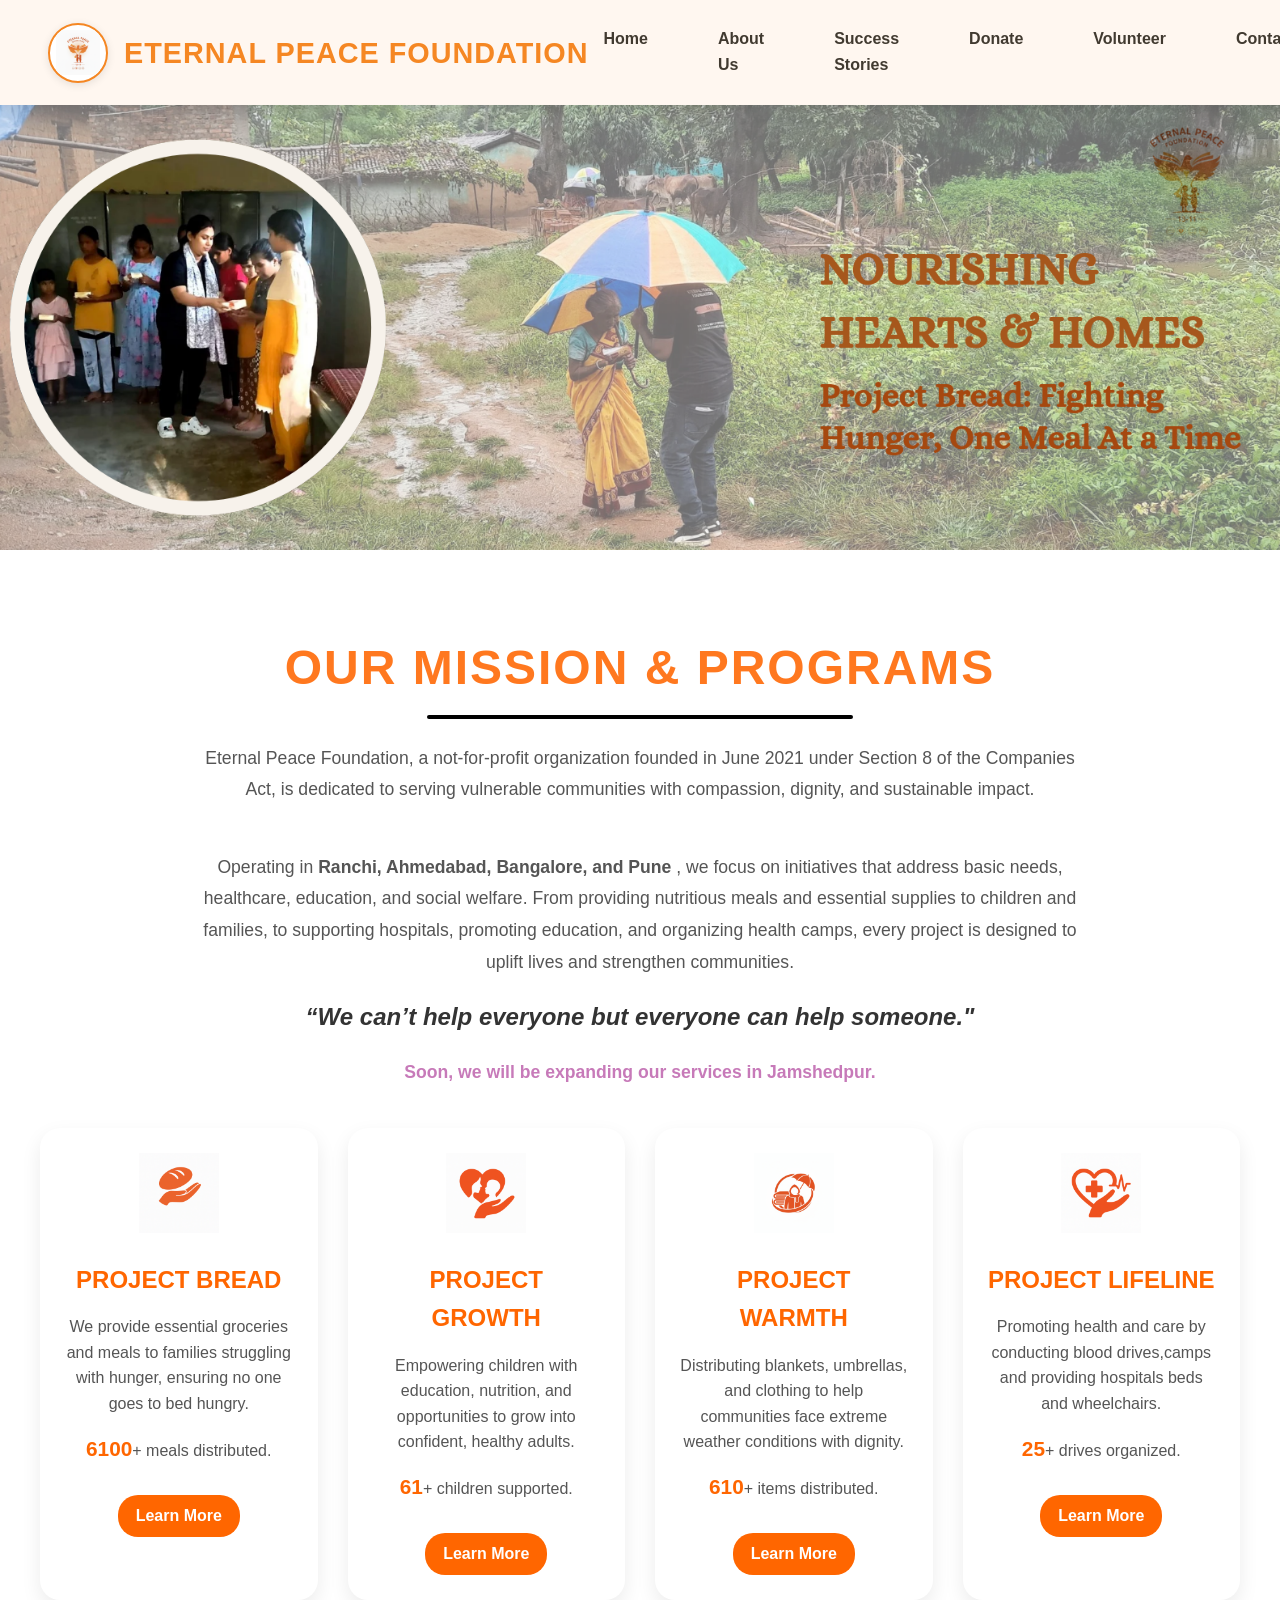
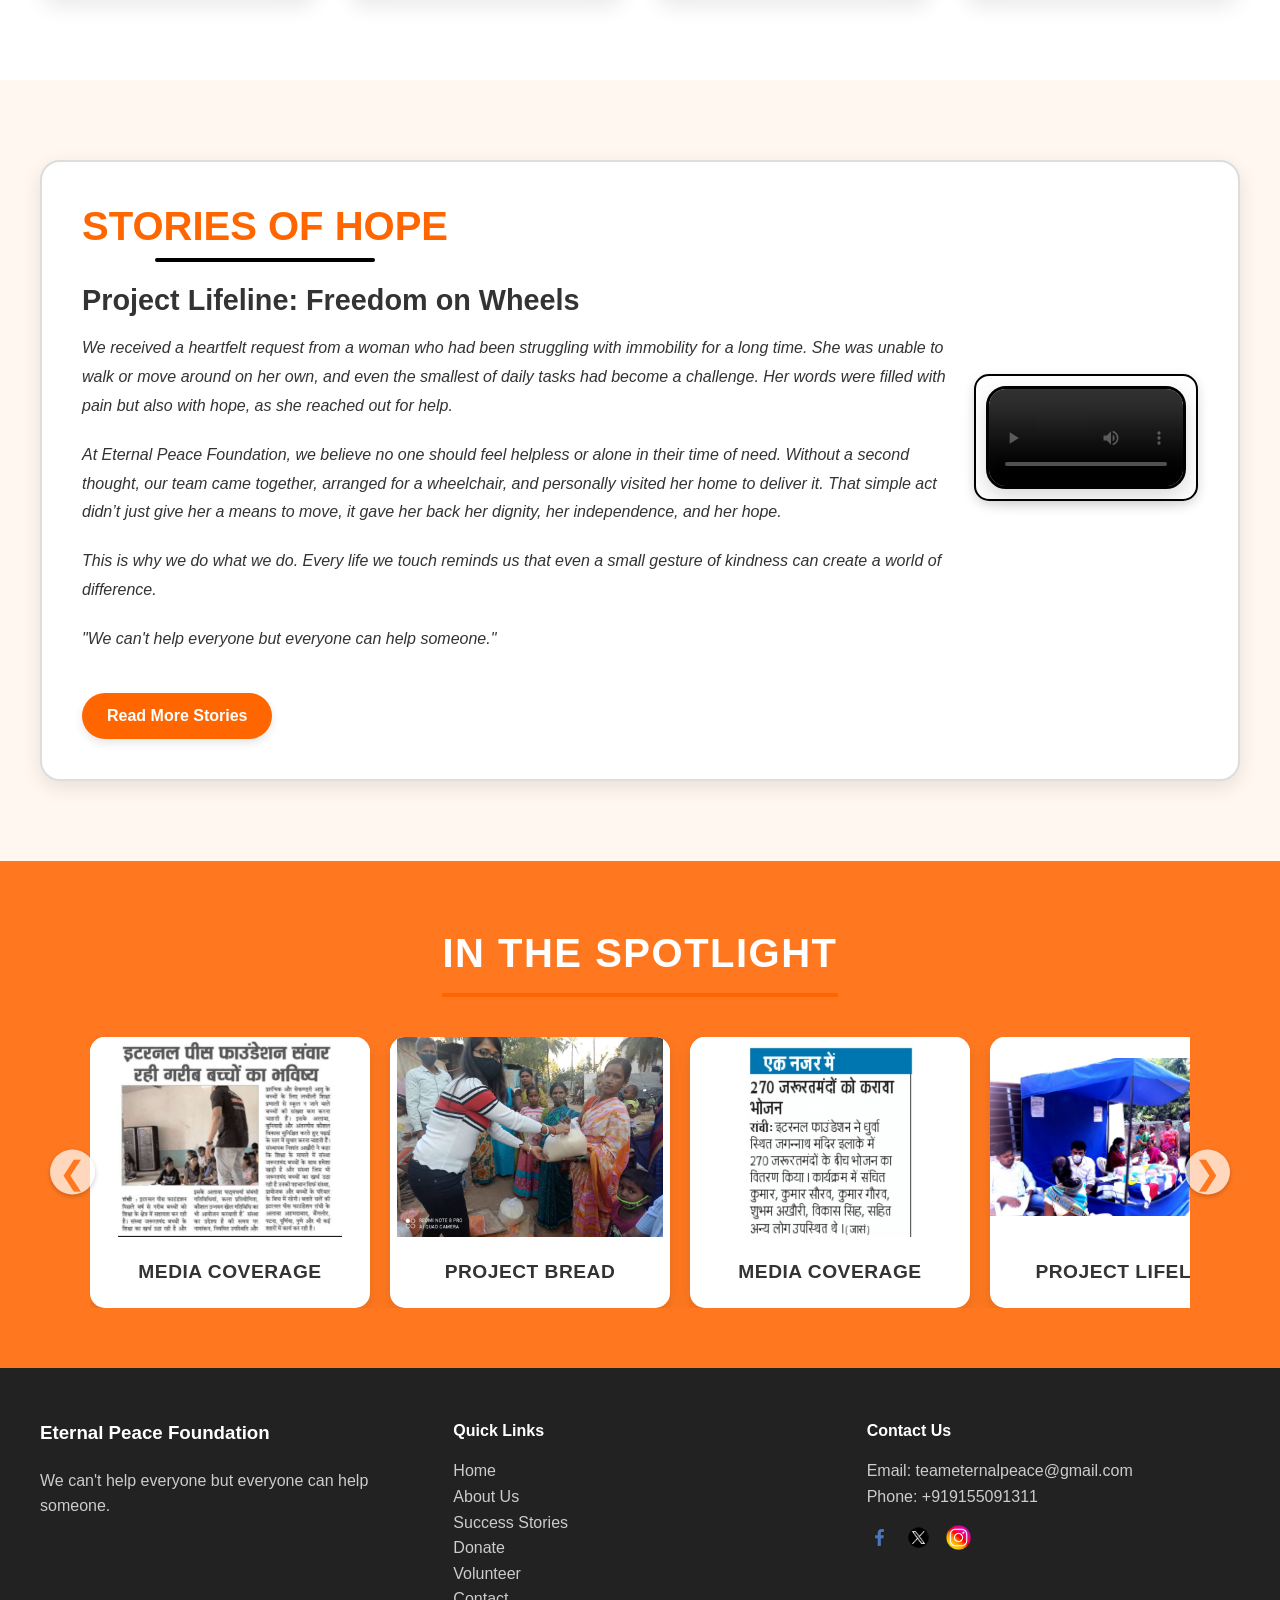
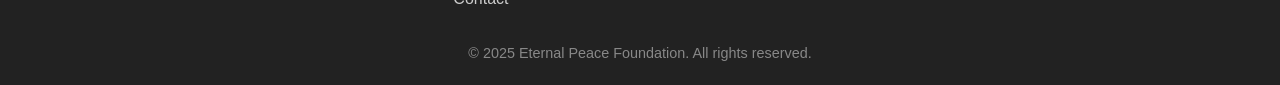
==== index.html @ dbd58bd3 "Added JSR" ====
<!DOCTYPE html>
<html lang="en">
<head>
    <meta charset="UTF-8">
    <meta name="viewport" content="width=device-width, initial-scale=1.0">
    <title>Eternal Peace Foundation</title>
    <link rel="stylesheet" href="style.css">
</head>
<body>

    <header>
        <nav class="navbar">
            <div class="logo">
                <a href="index.html" class="logo-link">
                    <div class="logo-box">
                        <img src="images/logo2.png" alt="Eternal Peace Foundation Logo" class="logo-img">
                    </div>
                    <span class="logo-text">ETERNAL PEACE FOUNDATION</span>
                </a>
            </div>

            <ul class="nav-links" id="navLinks">
                <li><a href="index.html">Home</a></li>
                <li><a href="events.html" target="_blank">About Us</a></li>
                <li><a href="stories.html" target="_blank">Success Stories</a></li>
                <li><a href="maintenance.html" target="_blank">Donate</a></li>
                <li><a href="https://docs.google.com/forms/d/1t49hPEms-Vg839bwBHzt-X04ftevtZtJw11gyH9KPRw/viewform?fbclid=PAZXh0bgNhZW0CMTEAAac6UifcePBvD3MSPhCnPdgxIa8WhVpzW9lL8yfyaOSXHSESJmH7k44xcTSQ-g_aem_Z7giIB02QEuF96WkFkfzjA&edit_requested=true" target="_blank">Volunteer</a></li>
                <li><a href="#contact-us">Contact</a></li>
            </ul>
            <div class="hamburger" id="hamburger">☰</div>
        </nav>
    </header>

    <section class=" desktop-banner">
        <div class="banner-slider">
            <img src="images/500.png" alt="Children being fed during event.">
            <img src="images/401.png" alt="Helping hand for the needy.">
            <img src="images/500.png" alt="Children being fed during event.">
        </div>
    </section>

   <!-- Mobile Banner (Pure CSS Slider) -->
<section class="banner mobile-banner">
  <div class="mobile-slider">
    <div class="mobile-slide-track">
      <div class="mobile-slide">
        <img src="images/600.png" alt="Helping community" class="mobile-banner-img">
      </div>
      </div>
    </div>
  </div>
</section>


    

    <section id="programs" class="info-cards-section">
        <h3 class="programs-header">Our Mission & Programs</h3>
        <div class="programs-text-container">
            <p> <span class="highlight">Eternal Peace Foundation</span>, a not-for-profit organization founded in June 2021 under Section 8 of the Companies Act, is dedicated to serving vulnerable communities with compassion, dignity, and sustainable impact.</p>  
            <p>Operating in <strong>Ranchi, Ahmedabad, Bangalore, and Pune </strong>, we focus on initiatives that address basic needs, healthcare, education, and social welfare. From providing nutritious meals and essential supplies to children and families, to supporting hospitals, promoting education, and organizing health camps, every project is designed to uplift lives and strengthen communities.</p>
            <h2 class="programs-quote">“We can’t help everyone but everyone can help someone."</h2>
                <p style="font-style: normal; margin-top: 20px; color: #c77ab9; font-weight: bold; text-align: center;">Soon, we will be expanding our services in Jamshedpur.</p>


        </div>
        <div class="info-cards">
            <div class="card">
                <img src="images/c1.png" alt="Project Bread Icon" class="card-icon">
                <h3>PROJECT BREAD</h3>
                <p>We provide essential groceries and meals to families struggling with hunger, ensuring no one goes to bed hungry.</p>
                <p><span class="counter" data-target="10000">0</span>+ meals distributed.</p>
                <a href="events.html#project-bread" class="card-button">Learn More</a>
            </div>

            <div class="card">
                <img src="images/n1.png" alt="Education Icon" class="card-icon">
                <h3>PROJECT GROWTH</h3>
                <p>Empowering children with education, nutrition, and opportunities to grow into confident, healthy adults.</p>
                <p><span class="counter" data-target="100">0</span>+ children supported.</p>
                <a href="events.html#project-growth" class="card-button">Learn More</a>
            </div>

            <div class="card">
                <img src="images/u11.png" alt="Community Icon" class="card-icon">
                <h3>PROJECT WARMTH</h3>
                <p>Distributing blankets, umbrellas, and clothing to help communities face extreme weather conditions with dignity.</p>
                <p><span class="counter" data-target="1000">0</span>+ items distributed.</p>
                <a href="events.html#project-warmth" class="card-button">Learn More</a>
            </div>

            <div class="card">
                <img src="images/1n.png" alt="Community Icon" class="card-icon">
                <h3>PROJECT LIFELINE</h3>
                <p>Promoting health and care by conducting blood drives,camps and providing hospitals beds and wheelchairs.</p>
                <p><span class="counter" data-target="25">0</span>+ drives organized.</p>
                <a href="events.html#project-lifeline" class="card-button">Learn More</a>
            </div>
        </div>
    </section>

    <section class="success-stories">
    <div class="success-box">
        <div class="success-container">
            <div class="success-text">
                <h2>STORIES OF HOPE</h2>
                <h3>Project Lifeline: Freedom on Wheels</h3>
                <p>
                    We received a heartfelt request from a woman who had been struggling with immobility for a long time. 
                    She was unable to walk or move around on her own, and even the smallest of daily tasks had become a challenge. 
                    Her words were filled with pain but also with hope, as she reached out for help.
                </p>
                <p>
                    At Eternal Peace Foundation, we believe no one should feel helpless or alone in their time of need. 
                    Without a second thought, our team came together, arranged for a wheelchair, and personally visited her home to deliver it. 
                    That simple act didn’t just give her a means to move, it gave her back her dignity, her independence, and her hope.
                </p>
                <p>
                    This is why we do what we do. Every life we touch reminds us that even a small gesture of kindness 
                    can create a world of difference.
                </p>
                <p>"We can't help everyone but everyone can help someone."</p>
            </div>
            <div class="success-video">
                <video controls playsinline>
                    <source src="images/story2.mp4" type="video/mp4">
                    Your browser does not support the video tag.
                </video>
            </div>
        </div>
        <div class="btn-more-container">
            <a href="stories.html" class="btn-more">Read More Stories</a>
        </div>
    </div>
</section>
    <section class="stories">
        <h2>IN THE SPOTLIGHT</h2>
        <div class="story-carousel-wrapper">
            <button class="arrow left-arrow">&#10094;</button>
            <div class="story-carousel">
                <div class="story-box">
                    <div class="story-media">
                        <img src="images/nps2.jpg" alt="Story 5" class="story-thumb">
                    </div>
                    <p class="story-caption">Media Coverage</p>
                </div>
                <div class="story-box">
                    <div class="story-media">
                        <img src="images/blr1.jpg" alt="Story 1" class="story-thumb">
                    </div>
                    <p class="story-caption">Project Bread</p>
                </div>
                <div class="story-box">
                    <div class="story-media">
                        <img src="images/nps12 (3).jpg" alt="Story 5" class="story-thumb">
                    </div>
                    <p class="story-caption">Media Coverage</p>
                </div>

                <div class="story-box">
                    <div class="story-media">
                        <img src="images/evpl1.jpg" alt="Story 2" class="story-thumb">
                    </div>
                    <p class="story-caption">Project Lifeline</p>
                </div>
                <div class="story-box">
                    <div class="story-media">
                        <img src="images/nps12 (1).jpg" alt="Story 5" class="story-thumb">
                    </div>
                    <p class="story-caption">Media Coverage</p>
                </div>
                <div class="story-box">
                    <div class="story-media">
                        <img src="images/bread (6).jpg" alt="Story 1" class="story-thumb">
                    </div>
                    <p class="story-caption">Project Bread</p>
                </div>
                <div class="story-box">
                    <div class="story-media">
                        <img src="images/nps12 (4).jpg" alt="Story 5" class="story-thumb">
                    </div>
                    <p class="story-caption">Media Coverage</p>
                </div>
                <div class="story-box">
                    <div class="story-media">
                        <img src="images/blpp.jpg" alt="Story 2" class="story-thumb">
                    </div>
                    <p class="story-caption">Project Lifeline</p>
                </div>
                <div class="story-box">
                    <div class="story-media">
                        <img src="images/b3.jpg" alt="Story 5" class="story-thumb">
                    </div>
                    <p class="story-caption">Project Warmth</p>
                </div>

                <div class="story-box">
                    <div class="story-media">
                        <img src="images/education.jpg" alt="Story 3" class="story-thumb">
                    </div>
                    <p class="story-caption">Project Growth</p>
                </div>

                <div class="story-box">
                    <div class="story-media">
                        <img src="images/1np.jpg" alt="Story 5" class="story-thumb">
                    </div>
                    <p class="story-caption">Media Coverage</p>
                </div>
                <div class="story-box">
                    <div class="story-media">
                        <img src="images/pb4.jpg" alt="Story 5" class="story-thumb">
                    </div>
                    <p class="story-caption">Project Bread</p>
                </div>
                <div class="story-box">
                    <div class="story-media">
                        <img src="images/npt2.jpg" alt="Story 5" class="story-thumb">
                    </div>
                    <p class="story-caption">Media Coverage</p>
                </div>


                <div class="story-box">
                    <div class="story-media">
                        <img src="images/bla1.jpg" alt="Story 5" class="story-thumb">
                    </div>
                    <p class="story-caption">Project Warmth</p>
                </div>
                <div class="story-box">
                    <div class="story-media">
                        <img src="images/nsp3.jpg" alt="Story 5" class="story-thumb">
                    </div>
                    <p class="story-caption">Media Coverage</p>
                </div>
                <div class="story-box">
                    <div class="story-media">
                        <img src="images/bread (7).jpg" alt="Story 1" class="story-thumb">
                    </div>
                    <p class="story-caption">Project Bread</p>
                </div>
            </div>
            <button class="arrow right-arrow">&#10095;</button>
        </div>
    </section>



    <footer class="footer">
        <div class="footer-container">
            <div class="footer-about">
                <h3>Eternal Peace Foundation</h3>
                <p>We can't help everyone but everyone can help someone.</p>
            </div>
            <div class="footer-links">
                <h4>Quick Links</h4>
                <ul>
                    <li><a href="index.html">Home</a></li>
                    <li><a href="events.html" target="_blank">About Us</a></li>
                    <li><a href="stories.html"target="_blank">Success Stories</a></li>
                    <li><a href="maintenance.html" target="_blank">Donate</a></li>
                    <li><a href="https://docs.google.com/forms/d/1t49hPEms-Vg839bwBHzt-X04ftevtZtJw11gyH9KPRw/viewform?fbclid=PAZXh0bgNhZW0CMTEAAac6UifcePBvD3MSPhCnPdgxIa8WhVpzW9lL8yfyaOSXHSESJmH7k44xcTSQ-g_aem_Z7giIB02QEuF96WkFkfzjA&edit_requested=true" target="_blank">Volunteer</a></li>
                    <li><a href="#contact-us">Contact</a></li>
                </ul>
            </div>
            <div class="footer-contact" id="contact-us">
                <h4>Contact Us</h4>
                <p>Email: teameternalpeace@gmail.com</p>
                <p>Phone: +919155091311</p>
                <div class="social-icons">
                    <a href="https://www.facebook.com/eternalpeacefoundation/" target="_blank"><img src="images/facebook.png" alt="Facebook"></a>
                    <a href="#"><img src="images/twitter.png" alt="Twitter"></a>
                    <a href="https://www.instagram.com/eternalpeacefoundation/" target="_blank"><img src="images/instagram.png" alt="Instagram"></a>
                </div>
            </div>
        </div>
        <div class="footer-bottom">
            &copy; 2025 Eternal Peace Foundation. All rights reserved.
        </div>
    </footer>

    <div id="event-popup" class="popup-overlay">
        <div class="popup-content">
            <span class="close-btn">&times;</span>
            <div class="popup-message">
                <h2>Upcoming Event</h2>
                <p>Upcoming event is on <span id="event-date">**Date**</span> at <span id="event-venue">**Venue**</span>.</p>
                <p>Join us!</p>
                <a href="https://docs.google.com/forms/d/1t49hPEms-Vg839bwBHzt-X04ftevtZtJw11gyH9KPRw/viewform?fbclid=PAZXh0bgNhZW0CMTEAAac6UifcePBvD3MSPhCnPdgxIa8WhVpzW9lL8yfyaOSXHSESJmH7k44xcTSQ-g_aem_Z7giIB02QEuF96WkFkfzjA&edit_requested=true" target="_blank" class="btn primary volunteer-link">Volunteer Link</a>
            </div>
        </div>
    </div>

    <script>
        // Navbar scroll effect
        window.addEventListener("scroll", () => {
            document.querySelector(".navbar").classList.toggle("scrolled", window.scrollY > 50);
        });

        // Mobile hamburger
        const hamburger = document.getElementById("hamburger");
        const navLinks = document.getElementById("navLinks");
        hamburger.addEventListener("click", () => {
            navLinks.classList.toggle("active");
        });

        // Smooth scroll for Programs link
        document.querySelectorAll('a[href^="#"]').forEach(anchor => {
            anchor.addEventListener("click", function(e) {
                e.preventDefault();
                const target = document.querySelector(this.getAttribute("href"));
                target.scrollIntoView({ behavior: "smooth", block: "start" });
                navLinks.classList.remove("active");
            });
        });

        // Slider
        let slideIndex = 0;
        const slides = document.querySelectorAll(".slide");
        const dotsContainer = document.getElementById("dots");

        slides.forEach((_, i) => {
            const dot = document.createElement("span");
            dot.classList.add("dot");
            if (i === 0) dot.classList.add("active");
            dot.addEventListener("click", () => showSlide(i));
            dotsContainer.appendChild(dot);
        });
        const dots = document.querySelectorAll(".dot");

        function showSlide(n) {
            slides.forEach((s, i) => {
                s.classList.remove("active");
                dots[i].classList.remove("active");
            });
            slides[n].classList.add("active");
            dots[n].classList.add("active");
            slideIndex = n;
        }
        function autoSlide() {
            slideIndex = (slideIndex + 1) % slides.length;
            showSlide(slideIndex);
        }
        setInterval(autoSlide, 3000);

        // Counter animation
        const counters = document.querySelectorAll(".counter");
        counters.forEach(counter => {
            const updateCount = () => {
                const target = +counter.getAttribute("data-target");
                const count = +counter.innerText;
                const inc = target / 100;
                if (count < target) {
                    counter.innerText = Math.ceil(count + inc);
                    setTimeout(updateCount, 40);
                } else {
                    counter.innerText = target;
                }
            };
            updateCount();
        });

        // Stories carousel arrows + video hover
        const storyCarousel = document.querySelector('.story-carousel');
        const leftArrow = document.querySelector('.left-arrow');
        const rightArrow = document.querySelector('.right-arrow');
        const storyBoxes = storyCarousel.querySelectorAll('.story-box');

        function getStoryBoxWidth() {
            const box = storyBoxes[0];
            const style = window.getComputedStyle(box);
            const margin = parseInt(style.marginRight) || 15;
            return box.offsetWidth + margin;
        }

        leftArrow.addEventListener('click', () => {
            storyCarousel.scrollBy({ left: -getStoryBoxWidth(), behavior: 'smooth' });
        });

        rightArrow.addEventListener('click', () => {
            storyCarousel.scrollBy({ left: getStoryBoxWidth(), behavior: 'smooth' });
        });

        storyBoxes.forEach(box => {
            const video = box.querySelector('video');
            const overlay = box.querySelector('.unmute-overlay');

            if (video.muted) overlay.style.display = 'block';

            box.addEventListener('mouseenter', () => {
                video.play().catch(err => console.log(err));
                video.style.transform = 'scale(1.05)';
            });

            box.addEventListener('mouseleave', () => {
                video.pause();
                video.currentTime = 0;
                video.style.transform = 'scale(1)';
            });

            overlay.addEventListener('click', () => {
                video.muted = false;
                overlay.style.display = 'none';
                video.play();
            });
        });

        // Sticky CTA (mobile)
        const stickyCta = document.getElementById('sticky-mobile-cta');
        const heroSection = document.querySelector('.hero');
        const isMobile = window.matchMedia("(max-width: 768px)").matches;

        window.addEventListener('scroll', () => {
            if (!isMobile) return;
            const heroBottom = heroSection.getBoundingClientRect().bottom;
            if (heroBottom <= 0) {
                stickyCta.classList.add('visible');
            } else {
                stickyCta.classList.remove('visible');
            }
        });

        // Pop-up
        function showPopup() {
            const popup = document.getElementById("event-popup");
            popup.style.display = "flex";
            setTimeout(() => popup.classList.add('active'), 10);
        }
        function hidePopup() {
            const popup = document.getElementById("event-popup");
            popup.classList.remove('active');
            setTimeout(() => popup.style.display = "none", 300);
        }
        const eventsLinks = document.querySelectorAll('a[href="#"]');
        eventsLinks.forEach(link => {
            if (link.textContent.trim() === 'Events') {
                link.addEventListener("click", function(e) {
                    e.preventDefault();
                    showPopup();
                });
            }
        });
        const closeBtn = document.querySelector('.close-btn');
        if (closeBtn) closeBtn.addEventListener("click", hidePopup);
        const popupOverlay = document.getElementById("event-popup");
        popupOverlay.addEventListener("click", function(e) {
            if (e.target === popupOverlay) hidePopup();
        });
    </script>
    <div class="sticky-cta">
    <a href="maintenance.html" target="_blank" class="cta-button donate-btn">Donate Now</a>
    <a href="https://docs.google.com/forms/d/1t49hPEms-Vg839bwBHzt-X04ftevtZtJw11gyH9KPRw/viewform?fbclid=PAZXh0bgNhZW0CMTEAAac6UifcePBvD3MSPhCnPdgxIa8WhVpzW9lL8yfyaOSXHSESJmH7k44xcTSQ-g_aem_Z7giIB02QEuF96WkFkfzjA&edit_requested=true" target="_blank" class="cta-button volunteer-btn">Volunteer</a>
</div>

<script>
document.addEventListener("DOMContentLoaded", function () {
    const carousel = document.querySelector(".story-carousel");
    const boxes = document.querySelectorAll(".story-box");
    const boxWidth = boxes[0].offsetWidth + 20; // card width + gap (20px in your CSS)
    const intervalTime = 3000; // 3 seconds

    let currentIndex = 0;
    let autoScroll = setInterval(moveCarousel, intervalTime);

    function moveCarousel() {
        currentIndex++;
        if (currentIndex >= boxes.length) {
            currentIndex = 0; // reset to start
        }
        carousel.scrollTo({
            left: currentIndex * boxWidth,
            behavior: "smooth"
        });
    }

    // Pause on hover
    carousel.addEventListener("mouseover", () => clearInterval(autoScroll));
    carousel.addEventListener("mouseout", () => {
        autoScroll = setInterval(moveCarousel, intervalTime);
    });
});
</script>

</body>
</html>
---- style.css ----
/* Reset */
* {
    margin: 0;
    padding: 0;
    box-sizing: border-box;
    font-family: 'Segoe UI', Arial, sans-serif;
}

/* --- Global Styles for Consistency --- */
body {
    margin: 0;
    font-family: 'Segoe UI', Tahoma, Geneva, Verdana, sans-serif;
    line-height: 1.6;
}

/* --- Refined Navbar --- */
.navbar {
    display: flex;
    justify-content: space-between;
    align-items: center;
    padding: 1rem 3rem;
    background: #fff7f0;
    color: #fff;

    /* The following lines make the navbar sticky */
    position: fixed;
    top: 0;
    width: 100%;

    z-index: 9999; /* Ensures it stays on top of other content */
    box-shadow: 0 4px 15px rgba(0, 0, 0, 0.1);
    transition: background 0.3s ease, box-shadow 0.3s ease;
}

/* --- Logo Section --- */
.logo {
    flex-shrink: 0;
}

.logo-link {
    display: flex;
    align-items: center;
    text-decoration: none;
    color: inherit;
    gap: 1rem;
}

.logo-box {
    width: 60px;
    height: 60px;
    background-color: #fff;
    border-radius: 50%;
    display: flex;
    align-items: center;
    justify-content: center;
    box-shadow: 0 2px 8px rgba(0, 0, 0, 0.1);
    overflow: hidden;
    border: 2px solid #F58723;
}

.logo-img {
    max-width: 80%;
    max-height: 80%;
    object-fit: contain;
}

.logo-text {
    font-size: 1.8rem;
    font-weight: 700;
    letter-spacing: 1px;
    text-transform: uppercase;
    color:#F58723;
    white-space: nowrap;
}

/* --- Navigation Links --- */
.nav-links {
    list-style: none;
    display: flex;
    gap: 2.5rem;
    margin: 0;
    padding: 0;
}

.nav-links li a {
    /* Basic Link Styling */
    color: #413a30; /* Use a darker color for better contrast */
    text-decoration: none;
    font-weight: 600; /* Bolder for better readability */
    position: relative;
    padding: 10px 15px;
    display: block;

    /* Add a subtle underline for an interactive feel */
    border-bottom: 2px solid transparent; 
    transition: all 0.3s ease-in-out;
}

/* Hover and Active State */
.nav-links li a:hover,
.nav-links li a.active {
    color: #F58723; /* Change text color to orange on hover/active */
    border-bottom: 2px solid #F58723; /* The orange underline appears */
}

/* Style for the "Donate" button */
.nav-links li a.donate-btn {
    background-color: #F58723; /* Solid orange background */
    color: #FFFFFF; /* White text for contrast */
    padding: 10px 20px;
    border-radius: 5px; /* Adds rounded corners */
    font-weight: 700; /* Extra bold for emphasis */
    border-bottom: none; /* Removes the underline from the button */
    transition: background-color 0.3s ease;
}

/* Hover state for the button */
.nav-links li a.donate-btn:hover {
    background-color: #E65C00; /* A slightly darker orange on hover */
    color: #8e2a2a;
}
.nav-links li a::after {
    content: '';
    position: absolute;
    width: 0;
    height: 2px;
    bottom: 0;
    left: 50%;
    transform: translateX(-50%);
    background-color: #F58723;
    transition: width 0.3s ease;
}

.nav-links li a:hover {
    color: #e38902;
}

.nav-links li a:hover::after {
    width: 80%;
}

/* --- Global Styles for Consistency --- */
body {
    margin: 0;
    font-family: 'Segoe UI', Tahoma, Geneva, Verdana, sans-serif;
    line-height: 1.6;
}

/* --- Refined Navbar --- */
.navbar {
    display: flex;
    justify-content: space-between;
    align-items: center;
    padding: 1rem 3rem;
    background: #fff7f0;
    color: #fff;
    position: sticky;
    top: 0;
    z-index: 9999;
    box-shadow: 0 4px 15px rgba(0, 0, 0, 0.1);
    transition: background 0.3s ease, box-shadow 0.3s ease;
}

/* --- Logo Section --- */
.logo {
    flex-shrink: 0;
}

.logo-link {
    display: flex;
    align-items: center;
    text-decoration: none;
    color: inherit;
    gap: 1rem;
}

.logo-box {
    width: 60px;
    height: 60px;
    background-color: #fff;
    border-radius: 50%;
    display: flex;
    align-items: center;
    justify-content: center;
    box-shadow: 0 2px 8px rgba(0, 0, 0, 0.1);
    overflow: hidden;
    border: 2px solid #F58723;
}

.logo-img {
    max-width: 80%;
    max-height: 80%;
    object-fit: contain;
}

.logo-text {
    font-size: 1.8rem;
    font-weight: 700;
    letter-spacing: 1px;
    text-transform: uppercase;
    color:#F58723;
    white-space: nowrap;
}

/* --- Navigation Links --- */
.nav-links {
    list-style: none;
    display: flex;
    gap: 2.5rem;
    margin: 0;
    padding: 0;
}

.nav-links li a {
    /* Basic Link Styling */
    color: #413a30; /* Use a darker color for better contrast */
    text-decoration: none;
    font-weight: 600; /* Bolder for better readability */
    position: relative;
    padding: 10px 15px;
    display: block;

    /* Add a subtle underline for an interactive feel */
    border-bottom: 2px solid transparent; 
    transition: all 0.3s ease-in-out;
}

/* Hover and Active State */
.nav-links li a:hover,
.nav-links li a.active {
    color: #F58723; /* Change text color to orange on hover/active */
    border-bottom: 2px solid #F58723; /* The orange underline appears */
}

/* Style for the "Donate" button */
.nav-links li a.donate-btn {
    background-color: #F58723; /* Solid orange background */
    color: #FFFFFF; /* White text for contrast */
    padding: 10px 20px;
    border-radius: 5px; /* Adds rounded corners */
    font-weight: 700; /* Extra bold for emphasis */
    border-bottom: none; /* Removes the underline from the button */
    transition: background-color 0.3s ease;
}

/* Hover state for the button */
.nav-links li a.donate-btn:hover {
    background-color: #E65C00; /* A slightly darker orange on hover */
    color: #8e2a2a;
}
.nav-links li a::after {
    content: '';
    position: absolute;
    width: 0;
    height: 2px;
    bottom: 0;
    left: 50%;
    transform: translateX(-50%);
    background-color: #F58723;
    transition: width 0.3s ease;
}

.nav-links li a:hover {
    color: #e38902;
}

.nav-links li a:hover::after {
    width: 80%;
}

/* --- Hamburger Menu (Mobile) --- */
.hamburger {
    display: none;
    font-size: 2rem;
    cursor: pointer;
    z-index: 1001;
    color: #F58723;
}

/* --- Responsive Layout for Mobile --- */
@media (max-width: 992px) {
    .navbar {
        padding: 1rem 2rem;
    }

    .nav-links {
        position: absolute;
        top: 100%;
        right: 0;
        background-color: #FF6600;
        flex-direction: column;
        width: 250px;
        height: auto;
        padding: 1rem;
        gap: 1rem;
        border-radius: 10px;
        box-shadow: 0 4px 15px rgba(0, 0, 0, 0.2);
        transform: translateX(100%);
        transition: transform 0.3s ease-in-out;
    }
    
    .nav-links.active {
        transform: translateX(0);
    }
    
    .nav-links li a {
        font-size: 1.2rem;
        padding: 15px;
        color: #fff; /* White text for better contrast */
        border-bottom: none;
        width: 100%;
        text-align: left; /* Align text to the left */
        border-radius: 5px;
        transition: background-color 0.2s ease;
    }

    .nav-links li a:hover {
        background-color: rgba(255, 255, 255, 0.1);
    }
    
    .nav-links li a.donate-btn {
        width: auto;
    }

    .hamburger {
        display: block;
        margin-right: 1rem; /* Add some space to the right */
    }
    
    .logo-text {
        font-size: 1.5rem;
    }
}

@media (max-width: 576px) {
    .logo-text {
        display: none;
    }
    .logo-box {
        width: 45px;
        height: 45px;
    }
    .navbar {
        padding: 1rem;
    }
}


/* --- New section styles --- */

/* Add this to your existing CSS for the main content sections */

/* --- Hero Section --- */
.hero {
  display: flex;
  align-items: center;
  justify-content: space-between;
  padding: 80px 40px;
  background-color: #f7f7f7;
  color: #333;
  flex-wrap: wrap; /* Already exists, good! */
}

/* Add flex-basis to the content and slider wrappers */
.hero-content {
  flex: 1 1 500px; /* New: flex-basis of 500px. It will shrink, grow, but won't wrap until it's smaller than this. */
  padding-right: 40px;
  z-index: 2;
}

.hero-slider-wrapper {
  flex: 1 1 400px; /* New: flex-basis of 400px. Content and slider will now stack properly when the total width is less than 900px (500 + 400) */
  max-width: 500px;
  position: relative;
}

/* --- Responsive Layout for Mobile --- */
@media (max-width: 992px) {
  /* Keep your existing rules here for the hamburger menu */
  .navbar {
    padding: 1rem 2rem;
  }
  /* ... etc. */
}

@media (max-width: 768px) {
  /* Add this new media query to adjust for tablet/mobile views */
  .hero-content,
  .hero-slider-wrapper {
    flex-basis: 100%; /* Now they will always stack vertically on screens smaller than 768px */
    padding-right: 0;
  }
  .hero-content h1 {
    font-size: 2.5rem; /* Make heading smaller */
  }
  .hero-content h2 {
    font-size: 1.5rem; /* Make subheading smaller */
  }
  .hero-slider-wrapper {
    margin-top: 30px; /* Add space between text and slider */
  }
}
.mobile-banner {
  position: relative;
  overflow: hidden;
  width: 100%;
  max-width: 600px; /* optional */
  margin: auto;
  border-radius: 10px;
}

.slider {
  width: 100%;
  height: auto;
  overflow: hidden;
}

.slide-track {
  display: flex;
  width: 200%; /* 2 images */
  animation: slide 6s infinite; /* auto animation */
}

.slide {
  width: 100%;
  flex-shrink: 0;
}

.mobile-banner-img {
  width: 100%;
  display: block;
  border-radius: 10px;
}

/* Keyframes for sliding */
@keyframes slide {
  0%   { transform: translateX(0); }
  45%  { transform: translateX(0); }
  55%  { transform: translateX(-100%); }
  100% { transform: translateX(-100%); }
}



/* Programs */

.info-cards-section {
    padding: 80px 40px;
    background: #fff;
    text-align: center;
}

.programs-header {
    font-family: 'Poppins', sans-serif;
    font-weight: 700;
    text-align: center;
    color: #ff781f;   /* dark orange */
    letter-spacing: 2px;
    text-transform: uppercase;
    margin-bottom: 1.5rem;
    font-size: clamp(1.2rem, 2vw + 0.8rem, 3.5rem); /* smaller min for mobile */
    position: relative;
    display: inline-block;
}

/* Black underline */
.programs-header::after {
    content: "";
    display: block;
    width: 60%;
    height: 4px;
    background: #000;   /* black underline */
    margin: 0.5rem auto 0;
    border-radius: 2px;
}



/* Bigger size for desktop */
@media (min-width: 1024px) {
    .programs-header {
        font-size: 3rem;  /* larger heading on desktop */
    }
}

/* Even bigger for very large screens */
@media (min-width: 1440px) {
    .programs-header {
        font-size: 3.5rem;
    }
}

.programs-text-container {
    max-width: 900px;
    margin: 0 auto 40px;
}

.programs-text-container p {
    font-size: 1.1rem;
    line-height: 1.8;
    color: #555;
    margin-bottom: 20px;
}

.programs-quote {
    font-size: 1.5rem;
    font-weight: 600;
    font-style: italic;
    color: #333;
    max-width: 800px;
    margin: 0 auto;
}

.info-cards {
    display: grid;
    grid-template-columns: repeat(auto-fit, minmax(250px, 1fr));
    gap: 30px;
}

.card {
    background: #fff;
    border-radius: 20px;
    padding: 25px;
    box-shadow: 0 8px 20px rgba(0, 0, 0, 0.08);
    transition: transform .3s;
}

.card:hover {
    transform: translateY(-10px);
}

.card-icon {
    width: 80px;
    height: 80px;
    margin-bottom: 20px;
}

.card h3 {
    font-size: 1.5rem;
    color: #ff6600;
    margin-bottom: 15px;
}

.card p {
    font-size: 1rem;
    color: #555;
    margin-bottom: 15px;
}

.counter {
    color: #ff6600;
    font-weight: bold;
    font-size: 1.3rem;
}

/* New Style for "Learn More" Button in Cards */
.card-button {
    display: inline-block;
    padding: 8px 18px;
    border-radius: 20px;
    font-weight: 600;
    text-decoration: none;
    background: #ff6600;
    color: #fff;
    transition: all 0.3s ease;
    margin-top: 15px;
}

.card-button:hover {
    background: #fff;
    color: #ff6600;
    border: 2px solid #ff6600;
}

/* Success Stories */
.success-stories {
    background: #fff7f0;
    padding: 80px 40px;
    display: flex;
    justify-content: center;
}

.success-box {
    background: #ffffff;
    border: 2px solid #ddd;
    border-radius: 20px;
    padding: 40px;
    max-width: 1200px;
    width: 100%;
    box-shadow: 0 6px 20px rgba(0, 0, 0, 0.1);
}

.success-container {
    display: flex;
    align-items: center;
    justify-content: center;
    gap: 20px;
    flex-wrap: wrap;
}

.success-text {
    flex: 1;
}

.success-text h2 {
    font-size: 2.5rem;
    color: #ff6600;
    margin-bottom: 20px;
    font-weight: 700;
    text-transform: uppercase;
    line-height: 1.2;
    position: relative;
    display: inline-block;
}

/* Black underline */
.success-text h2::after {
    content: "";
    display: block;
    width: 60%;
    height: 4px;
    background: #000;
    margin: 0.5rem auto 0;
    border-radius: 2px;
}

.success-text h3 {
    font-size: 1.8rem;
    margin-bottom: 15px;
    color: #333;
    font-weight: 600;
    line-height: 1.3;
}

.success-text p {
    font-size: 1.1rem;
    color: #555;
    line-height: 1.7;
}

/* 📱 Mobile adjustments */
@media (max-width: 768px) {
    .success-text {
        text-align: center;   /* center all text */
    }

    .success-text h2 {
        font-size: 1.6rem;
        display: inline-block; /* keeps underline neat */
    }

    .success-text h3 {
        font-size: 1.2rem;
    }

    .success-text p {
        font-size: 1rem;
    }
}



.success-text p {
    font-size: 1.1rem;
    color: #555;
    line-height: 1.7;
}

.success-video {
    background: #fff;
    padding: 10px;
    border: 2px solid #000;
    border-radius: 15px;
    box-shadow: 0 4px 12px rgba(0, 0, 0, 0.15);
    display: flex;
    justify-content: center;
    align-items: center;
    max-width: 320px;
    margin: auto;
    
}

.success-video video {
    width: 200%;
    max-width: 200px;
    border: 3px solid #000;
    border-radius: 20px;
    box-shadow: 0 8px 20px rgba(0, 0, 0, 0.15);
}

.success-stories {
    margin: 0;
}

/* Add a new style for the .btn-more button to center it */
.btn-more {
    display: inline-block;
    margin-top: 40px; /* Add space between the video and the button */
    padding: 15px 40px;
    background-color: #ff781f; /* A strong orange for the button */
    color: #fff;
    font-size: 1.2rem;
    font-weight: 600;
    text-decoration: none;
    border-radius: 50px;
    box-shadow: 0 4px 10px rgba(0, 0, 0, 0.1);
    transition: background-color 0.3s ease, transform 0.3s ease;
}

.btn-more:hover {
    background-color: #e56b1a; /* Darker orange on hover */
    transform: translateY(-2px);
}

/* Adjust the success container for mobile view */
@media (max-width: 768px) {
    .success-box {
        padding: 20px;
    }

    .success-container {
        flex-direction: column; /* Stacks text and video vertically on mobile */
    }

    .success-text {
        margin-bottom: 20px; /* Adds space below the text */
    }
    
    .success-video {
        width: 100%; /* Makes the video container full width on mobile */
        max-width: 100%;
    }

    .success-video video {
        width: 100%; /* Makes the video itself full width */
        max-width: 320px; /* Maintains a max-width for better display */
    }
    
    .btn-more {
        margin-top: 30px; /* Adjust spacing for mobile */
    }
}


/* ================= Carousel ================= */

/* "OUR IMPACTS" Section */
.stories {
    background-color: #ff781f; /* A vibrant orange background to match the image */
    padding: 60px 0;
    text-align: center;
}

.stories h2 {
    color: #fff; /* White text for the heading */
    font-size: 2.5em;
    font-weight: 700;
    margin-bottom: 40px;
    letter-spacing: 1.5px;
    text-transform: uppercase;
    display: inline-block;        /* Needed for border to match text width */
    border-bottom: 4px solid #ff6600; /* Orange underline */
    padding-bottom: 8px;          /* Space between text and underline */
}


.story-carousel-wrapper {
    position: relative;
    max-width: 1200px;
    margin: 0 auto;
    padding: 0 50px; /* Add some padding for the arrows */
}

.story-carousel {
    display: flex;
    overflow-x: auto; /* Enables horizontal scrolling */
    scroll-behavior: smooth;
    gap: 20px;
    -webkit-overflow-scrolling: touch; /* Improves scrolling on iOS */
    scrollbar-width: none; /* Hide scrollbar for Firefox */
}

/* Hide scrollbar for Chrome, Safari, and Opera */
.story-carousel::-webkit-scrollbar {
    display: none;
}

.story-box {
    flex-shrink: 0; /* Prevents items from shrinking */
    width: 280px; /* Set a fixed width for each box */
    background-color: #fff;
    border-radius: 15px;
    box-shadow: 0 8px 16px rgba(0, 0, 0, 0.1); /* Subtle shadow for depth */
    transition: transform 0.3s ease, box-shadow 0.3s ease;
    overflow: hidden; /* Ensures the image doesn't overflow the rounded corners */
    display: flex;
    flex-direction: column;
    justify-content: flex-end; /* Align caption to the bottom */
}

.story-box:hover {
    transform: translateY(-10px); /* Lift the card on hover */
    box-shadow: 0 12px 24px rgba(0, 0, 0, 0.2); /* More prominent shadow on hover */
}

.story-media {
    width: 100%;
    height: 200px; /* Consistent height for all images */
    overflow: hidden;
    position: relative;
    background-color: #fff; /* Added to fill empty space for 'contain' */
}

.story-thumb {
    width: 100%;
    height: 100%;
    object-fit: contain; /* Changed from 'cover' to 'contain' */
    object-position: center;
    transition: transform 0.3s ease;
}

.story-box:hover .story-thumb {
    transform: none; /* Disabled zoom effect to avoid cutting off content */
}

.story-caption {
    font-size: 1.2em;
    font-weight: 600;
    color: #333;
    text-align: center;
    padding: 20px 10px;
    text-transform: uppercase;
    letter-spacing: 0.5px;
}

/* Carousel navigation arrows */
.arrow {
    position: absolute;
    top: 50%;
    transform: translateY(-50%);
    background-color: rgba(255, 255, 255, 0.7);
    color: #ff781f;
    border: none;
    font-size: 2em;
    cursor: pointer;
    padding: 10px;
    border-radius: 50%;
    width: 45px;
    height: 45px;
    line-height: 1;
    display: flex;
    justify-content: center;
    align-items: center;
    z-index: 10;
    box-shadow: 0 2px 5px rgba(0, 0, 0, 0.2);
    transition: background-color 0.3s ease, transform 0.3s ease;
}

.arrow:hover {
    background-color: #fff;
    transform: translateY(-50%) scale(1.1);
}

.left-arrow {
    left: 10px;
}

.right-arrow {
    right: 10px;
}

/* Responsive design for smaller screens */
@media (max-width: 768px) {
    .stories h2 {
        font-size: 2em;
    }

    .story-carousel-wrapper {
        padding: 0 20px;
    }

    /* Update the carousel for mobile-centered view */
    .story-carousel {
        display: grid;
        grid-auto-flow: column;
        grid-auto-columns: 80%; /* Each card takes up 80% of the viewport width */
        gap: 20px;
        overflow-x: scroll;
        scroll-snap-type: x mandatory; /* Centers one card at a time */
    }

    .story-box {
        scroll-snap-align: center; /* Ensures the card snaps to the center */
        width: auto !important; /* Override the fixed width for mobile */
    }

    .arrow {
        display: none; /* Hide arrows on smaller screens for touch scrolling */
    }
}

/* Footer */
.footer {
    background: #222;
    color: #ccc;
    padding: 50px 40px 20px;
}

.footer-container {
    display: flex;
    justify-content: space-between;
    flex-wrap: wrap;
    gap: 40px;
}

.footer-about,
.footer-links,
.footer-contact {
    flex: 1;
    min-width: 200px;
}

.footer-about h3 {
    color: #fff;
    margin-bottom: 20px;
}

.footer-links h4,
.footer-contact h4 {
    color: #fff;
    margin-bottom: 15px;
}

.footer-links ul {
    list-style: none;
}

.footer-links a {
    color: #ccc;
    text-decoration: none;
}

.footer-links a:hover {
    text-decoration: underline;
}

.social-icons a img {
    width: 25px;
    margin-right: 10px;
}

.footer-bottom {
    text-align: center;
    margin-top: 30px;
    font-size: 0.9rem;
    color: #888;
}

/* Adds margin to the social icons in the footer */
.footer-contact .social-icons {
    margin-top: 15px;
}

/* --- Event Pop-up Styles --- */
.popup-overlay {
    display: none;
    position: fixed;
    z-index: 1000;
    left: 0;
    top: 0;
    width: 100%;
    height: 100%;
    background-color: rgba(0, 0, 0, 0.7);
    justify-content: center;
    align-items: center;
    opacity: 0;
    transition: opacity .3s ease-in-out;
}

.popup-overlay.active {
    display: flex;
    opacity: 1;
}

.popup-content {
    background: linear-gradient(135deg, #fff, #ffe0cc);
    padding: 3em;
    border-radius: 15px;
    max-width: 90%;
    width: 450px;
    text-align: center;
    position: relative;
    box-shadow: 0 8px 25px rgba(0, 0, 0, 0.3);
    transform: scale(.8);
    transition: transform .4s cubic-bezier(.2, .8, .2, 1);
    border: 2px solid #ff6600;
}

.popup-overlay.active .popup-content {
    transform: scale(1);
}

.popup-content h2 {
    color: #ff6600;
    font-size: 2.2em;
    margin: 0 0 .8em;
    font-weight: 700;
    text-shadow: 1px 1px 2px rgba(0, 0, 0, 0.1);
}

.popup-content p {
    margin: .8em 0;
    font-size: 1.2em;
    color: #444;
    line-height: 1.5;
}

.popup-content .volunteer-link {
    margin-top: 2em;
    display: inline-block;
    text-decoration: none;
    background-color: #ff6600;
    color: #fff;
    padding: 12px 25px;
    border-radius: 30px;
    font-size: 1.1em;
    font-weight: 600;
    transition: background-color .3s, transform .2s;
    box-shadow: 0 4px 10px rgba(255, 102, 0, .3);
}

.popup-content .volunteer-link:hover {
    background-color: #cc4d00;
    transform: translateY(-2px);
}

.close-btn {
    position: absolute;
    top: 15px;
    right: 20px;
    font-size: 2.5em;
    font-weight: bold;
    color: #999;
    cursor: pointer;
    transition: color .2s, transform .2s;
}

.close-btn:hover {
    color: #ff6600;
    transform: rotate(90deg);
}

/* Animations */
@keyframes gradientMove {
    0% {
        background-position: 0% 50%;
    }

    50% {
        background-position: 100% 50%;
    }

    100% {
        background-position: 0% 50%;
    }
}

/* Responsive Fixes */
@media (max-width: 768px) {
    .hero {
        flex-direction: column;
        padding: 40px 20px;
        text-align: center;
    }

    .hero-content {
        padding: 0;
        margin-bottom: 30px;
        text-align: left;
    }

    .hero-content h1 {
        font-size: 2.2rem;
        margin-bottom: 15px;
    }

    .hero-content h2 {
        font-size: 1.4rem;
        margin: 20px 0;
        text-align: center;
    }

    .hero-content p {
        font-size: 1rem;
        margin-bottom: 15px;
    }

    .btn-group {
        justify-content: center;
    }

    .btn {
        padding: 10px 20px;
        font-size: 0.9rem;
    }

    .hero-slider-wrapper {
        width: 100%;
        max-width: 100%;
    }

    .hero-slider {
        height: 250px;
    }

    .nav-links {
        position: fixed;
        top: 85px;
        right: 20px;
        background: rgba(255, 102, 0, 0.95);
        border-radius: 10px;
        flex-direction: column;
        width: 200px;
        padding: 20px;
        gap: 15px;
        display: none;
        box-shadow: 0 4px 15px rgba(0, 0, 0, 0.2);
        transition: transform .3s ease-in-out;
        transform: translateX(120%);
    }

    .nav-links.active {
        display: flex;
        transform: translateX(0);
    }

    .hamburger {
        display: block;
    }

    .info-cards {
        grid-template-columns: 1fr;
        padding: 40px 10px;
    }

    .card {
        max-width: 100%;
    }

    .story-carousel {
        gap: 35px;
        max-width: 100%;
    }

    .story-box {
        flex: 0 0 80%;
    }

    .arrow {
        display: none;
    }

    /* --- START OF CORRECTED STICKY CTA FOR MOBILE --- */
    #sticky-mobile-cta {
        /* This will be hidden by default on all screen sizes */
        display: none; 
    }
    
    /* This rule will only be applied on screens below 768px */
    @media (max-width: 768px) {
        #sticky-mobile-cta {
            display: flex;
            justify-content: space-around;
            align-items: center;
            position: fixed;
            bottom: 0;
            left: 0;
            width: 100%;
            background-color: #ff6600;
            padding: 10px;
            box-shadow: 0 -2px 10px rgba(0, 0, 0, 0.1);
            z-index: 999;
        }
    }
    /* --- END OF CORRECTED STICKY CTA FOR MOBILE --- */

    .popup-content {
        padding: 2em;
        width: 95%;
    }

    .popup-content h2 {
        font-size: 1.8em;
    }

    .popup-content p {
        font-size: 1em;
    }

    .close-btn {
        font-size: 2em;
    }
}

@media (max-width: 420px) {
    .logo-text {
        display: none;
    }

    .logo-box {
        min-width: 40px;
        min-height: 40px;
        padding: 4px;
    }

    .logo-video {
        height: 30px;
    }
}

.btn-more {
    display: inline-block;
    background: #ff6600;
    color: white;
    padding: 10px 25px;
    margin-top: 20px;
    border-radius: 30px;
    text-decoration: none;
    font-weight: bold;
    font-size: 16px;
    transition: background 0.3s ease;
}

.btn-more:hover {
    background: #cc5200;
}

.success-text p {
    font-size: 16px;
    line-height: 1.8;
    margin-bottom: 20px;
    color: #333;
    font-style: italic;
}


/* Banner Section */
.banner {
    width: 100%;
    overflow: hidden;
    position: relative;
}

.banner-slider {
    display: flex;
    width: 300%;
    animation: slide 12s infinite;
}

.banner-slider img {
    width: 100%;
    height: auto;
    flex-shrink: 0;
}

@keyframes slide {
    0% { transform: translateX(0); }
    33% { transform: translateX(0); }
    40% { transform: translateX(-100%); }
    73% { transform: translateX(-100%); }
    80% { transform: translateX(-200%); }
    100% { transform: translateX(-200%); }
}

.banner {
    position: relative;
    background-color: #f0f0f0;
    padding: 0;
    min-height: 100px;
    overflow: hidden;
}

.banner-slider {
    display: flex;
    width: 100%;
    height: 100%;
    position: relative;
    transition: transform 0.5s ease-in-out;
}

.banner-slide {
    flex-shrink: 0;
    width: 100%;
    position: relative;
    display: flex;
    justify-content: center;
    align-items: center;
    min-height: 550px;
    overflow: hidden;
}


.banner-slide img {
    width: 100%;
    height: auto;
    object-fit: cover;
    position: absolute;
    top: 50%;
    left: 50%;
    transform: translate(-50%, -50%);
    z-index: 0;
}

.banner-content {
    position: relative;
    z-index: 2;
    color: #fff;
    display: flex;
    justify-content: space-between;
    align-items: center;
    width: 100%;
    max-width: 1200px;
    padding: 0 40px;
}

.banner-text {
    flex-grow: 1;
    display: flex;
    align-items: center;
    flex-wrap: wrap;
    text-align: left;
}

.banner-main-title {
    font-family: 'Times New Roman', serif;
    font-size: 5rem;
    font-weight: 700;
    text-shadow: 2px 2px 4px rgba(0, 0, 0, 0.7);
    margin-right: 50px;
    flex-shrink: 0;
}

.banner-cta {
    text-align: right;
    font-size: 1.2rem;
    line-height: 1.5;
    margin-right: 20px;
}

.banner-cta p {
    color: #fff;
    margin-bottom: 5px;
}

.banner-highlight {
    font-size: 2.5rem;
    font-weight: bold;
    line-height: 1.2;
    text-shadow: 1px 1px 3px rgba(0, 0, 0, 0.7);
}

.donate-btn {
    display: inline-block;
    padding: 12px 30px;
    border-radius: 30px;
    background-color: #ffc04c;
    color: #333;
    font-weight: 600;
    text-decoration: none;
    transition: all 0.3s ease;
    white-space: nowrap;
}

.donate-btn:hover {
    background-color: #ffdf99;
    transform: translateY(-2px);
}

.slider-dots {
    position: absolute;
    bottom: 20px;
    left: 50%;
    transform: translateX(-50%);
    z-index: 3;
    display: flex;
    gap: 10px;
}

.slider-dot {
    width: 12px;
    height: 12px;
    background-color: rgba(255, 255, 255, 0.6);
    border-radius: 50%;
    cursor: pointer;
    transition: background-color 0.3s, transform 0.3s;
}

.slider-dot.active {
    background-color: #ff6600;
    transform: scale(1.2);
}


/* Default */
.mobile-banner {
    display: none;
}

/* Mobile-specific */
@media (max-width: 768px) {
    .desktop-banner {
        display: none !important;
    }
    .mobile-banner {
        display: block !important;
        text-align: center;
        background: #fff; /* optional: clean white background */
    }
    .mobile-banner-img {
        width: 100%;
        height: auto;
        border-radius: 0; /* remove rounding for full banner look */
        display: block;
    }
}



/* Default behavior: show desktop, hide mobile */
.desktop-banner {
    display: block;
}
.mobile-banner {
    display: none;
}

/* Mobile-specific overrides */
@media (max-width: 768px) {
    .desktop-banner {
        display: none !important; /* Force hide desktop on mobile */
    }
    .mobile-banner {
        display: block !important; /* Force show mobile */
    }
}


/* Sticky CTA Section for Mobile */
/* --- START OF CORRECTED STICKY CTA FOR MOBILE --- */
#sticky-mobile-cta {
    /* This will be hidden by default on all screen sizes */
    display: none; 
}

/* This rule will only be applied on screens below 768px */
@media (max-width: 768px) {
    #sticky-mobile-cta {
        display: flex;
        /* ... other styles ... */
    }
}
/* --- END OF CORRECTED STICKY CTA FOR MOBILE --- */


.sticky-cta {
    position: fixed;
    bottom: 0;
    left: 0; /* Change this back to 0 */
    width: 100%;
    /* Add a semi-transparent background */
    background-color: rgba(255, 255, 255, 0.9);
    /* Add a subtle top border and shadow */
    border-top: 1px solid #ddd;
    box-shadow: 0 -2px 10px rgba(0, 0, 0, 0.1);
    /* Add the blur effect */
    backdrop-filter: blur(5px);
    -webkit-backdrop-filter: blur(5px); /* For Safari support */
    z-index: 1000;
    padding: 15px 10px; /* Adjust padding for better look */
    display: none;
    justify-content: space-around;
    align-items: center;
}

@media (max-width: 768px) {
    .sticky-cta {
        display: flex; /* Make sure this is present */
    }
}

.sticky-cta .cta-button {
    font-size: 16px;
    font-weight: bold;
    padding: 10px 20px;
    border-radius: 50px;
    text-decoration: none;
    text-align: center;
    transition: background-color 0.3s ease;
    width: 45%;
    box-sizing: border-box;
}

.sticky-cta .donate-btn {
    background-color: #ff6600; /* Orange color */
    color: #fff;
    border: 2px solid #ff6600;
}

.sticky-cta .donate-btn:hover {
    background-color: #e55c00;
}

.sticky-cta .volunteer-btn {
    background-color: #fff;
    color: #ff6600;
    border: 2px solid #ff6600;
}

.sticky-cta .volunteer-btn:hover {
    background-color: #ff6600;
    color: #fff;
}

/* Media Query for Mobile View */
@media (max-width: 768px) {
    .sticky-cta {
        display: flex; /* This makes the sticky bar visible only on screens 768px or smaller. */
    }
}
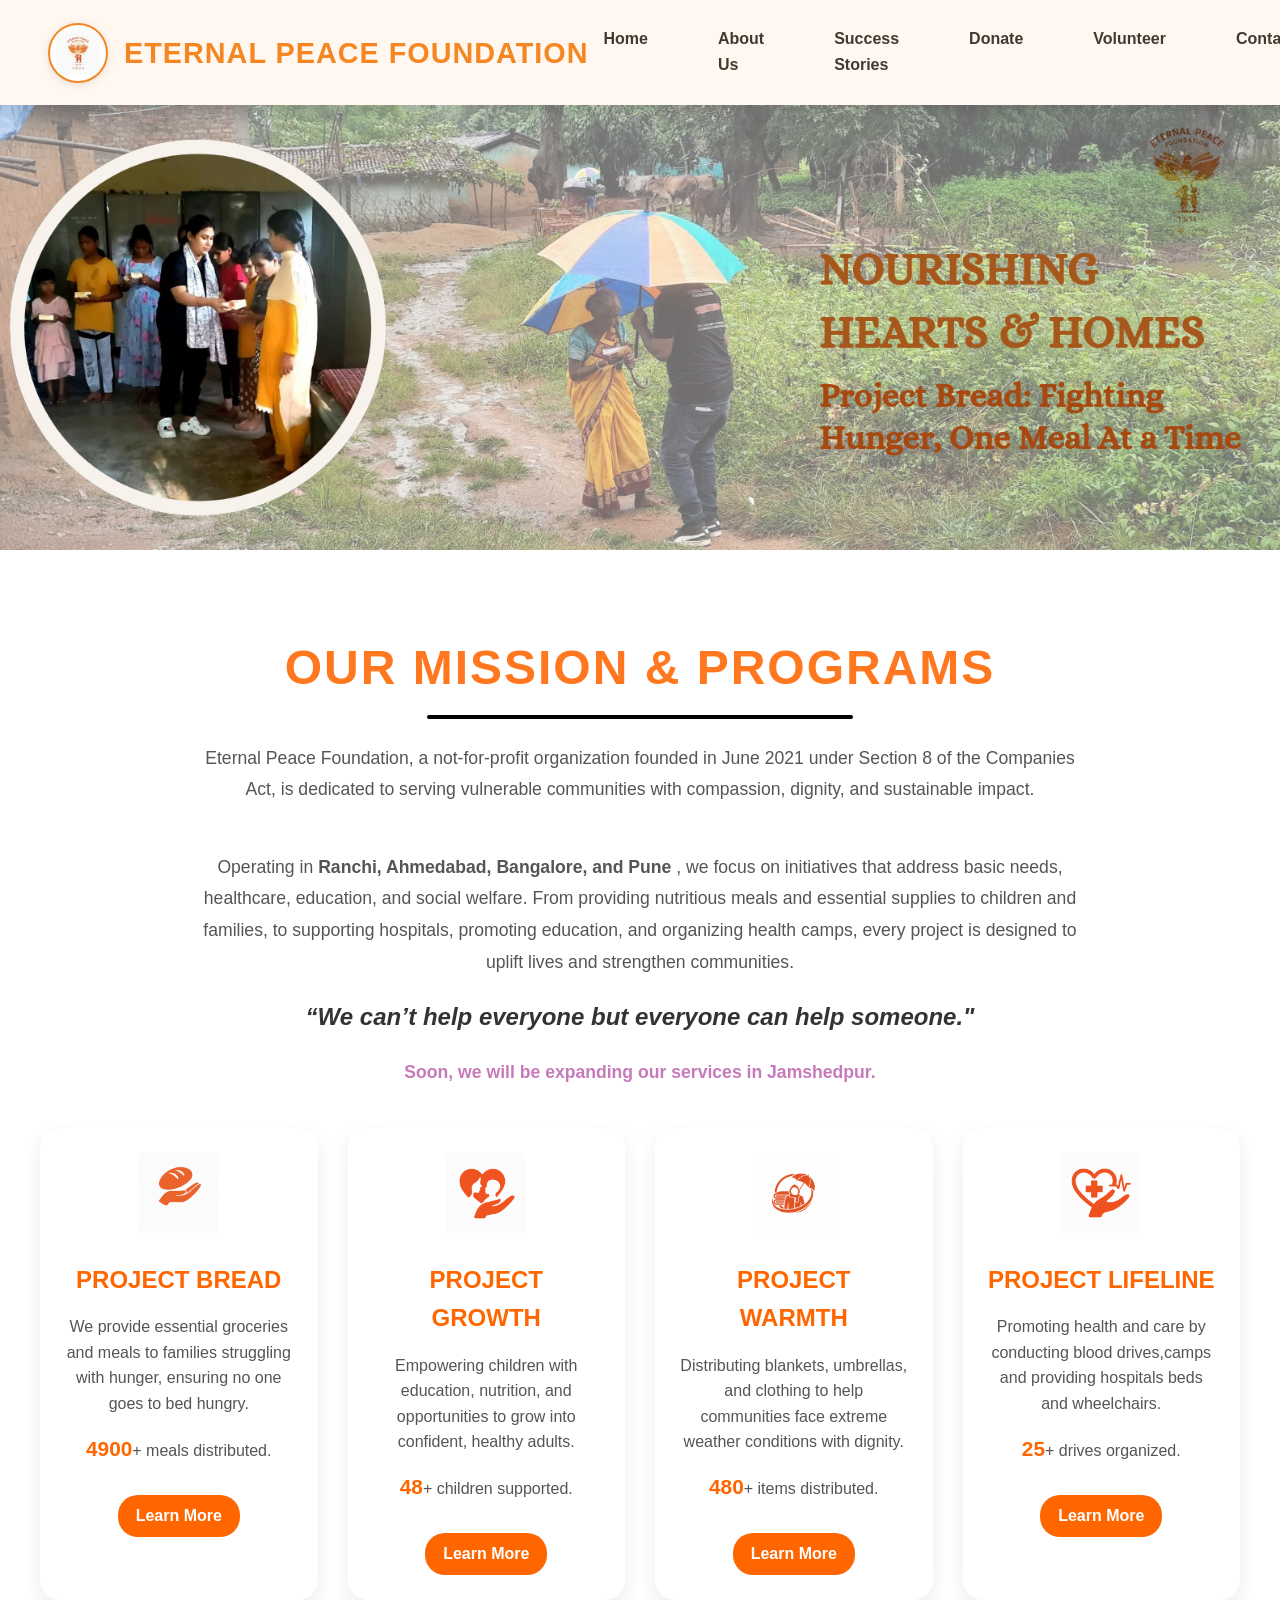
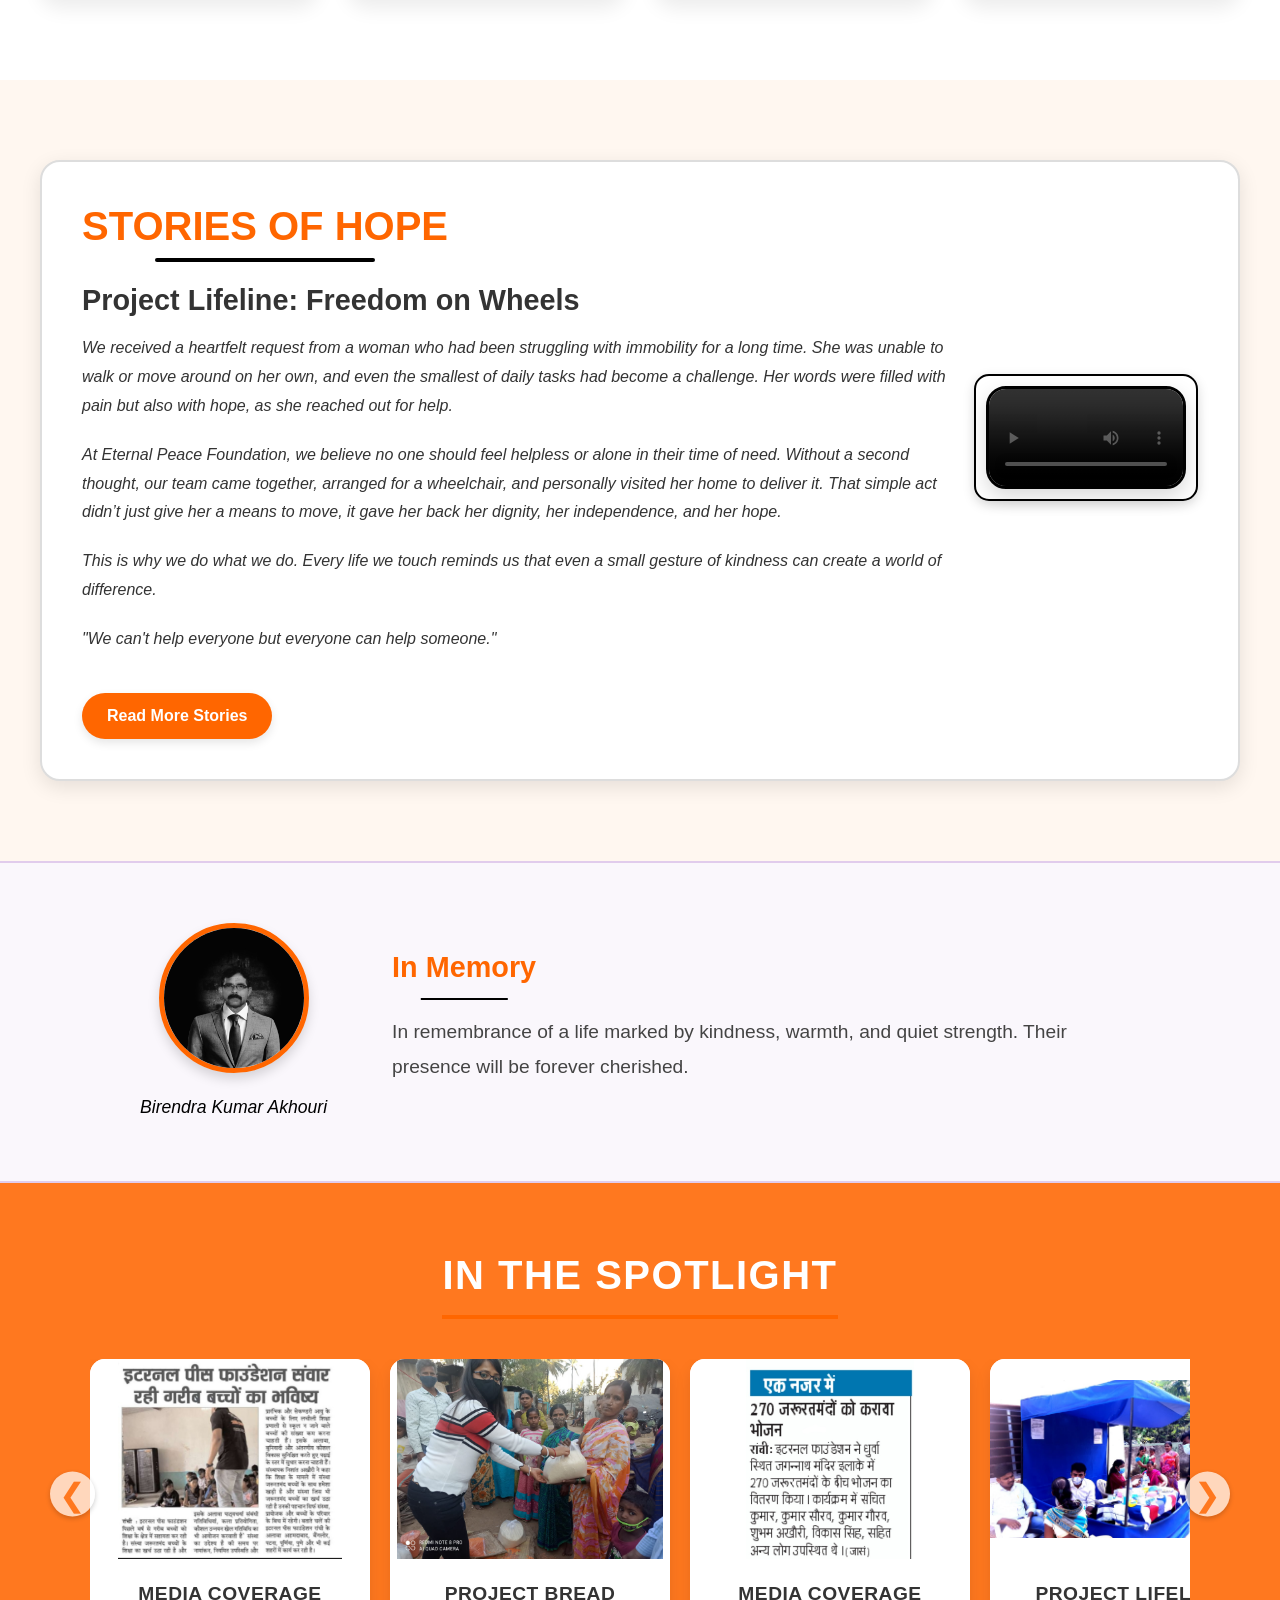
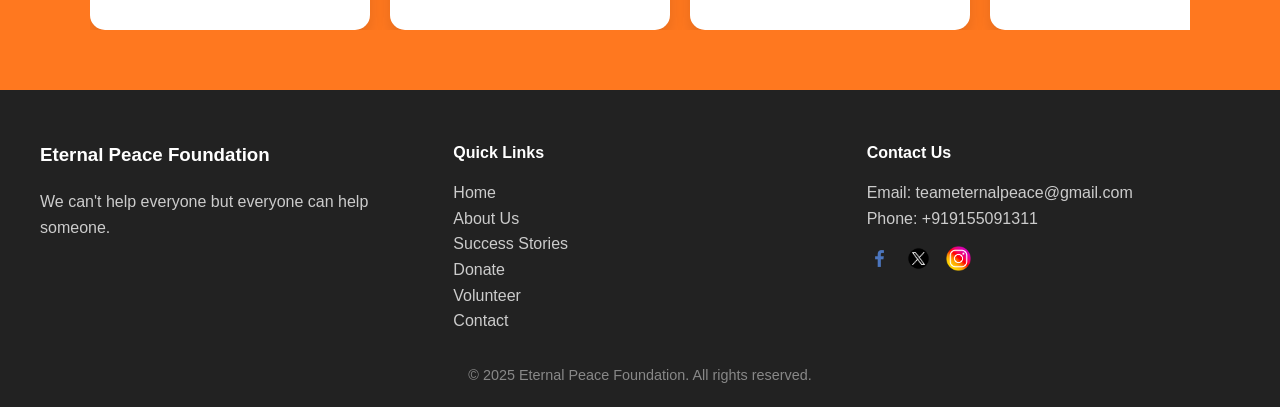
==== commit 3abc6e60: "Added memories section" ====
--- a/index.html
+++ b/index.html
@@ -133,6 +133,25 @@
         </div>
     </div>
 </section>
+<section id="inspiration" class="inspiration-section">
+    <div class="inspiration-container">
+        
+        <div class="inspiration-photo-block">
+            <img src="images/ABK.jpg" alt="[Name]" class="inspiration-photo">
+            <h3 class="inspiration-name">Birendra Kumar Akhouri</h3>
+        </div>
+
+        <div class="inspiration-text">
+            <h2>In Memory</h2>
+            <p class="inspiration-message">
+            In remembrance of a life marked by kindness, warmth, and quiet strength. Their presence will be forever cherished.
+
+            </p>
+            <!-- <p class="inspiration-quote">“We can't help everyone but everyone can help someone.”</p> -->
+        </div>
+    </div>
+</section>
+
     <section class="stories">
         <h2>IN THE SPOTLIGHT</h2>
         <div class="story-carousel-wrapper">
@@ -243,9 +262,6 @@
             <button class="arrow right-arrow">&#10095;</button>
         </div>
     </section>
-
-
-
     <footer class="footer">
         <div class="footer-container">
             <div class="footer-about">
--- a/style.css
+++ b/style.css
@@ -1526,4 +1526,135 @@
     .sticky-cta {
         display: flex; /* This makes the sticky bar visible only on screens 768px or smaller. */
     }
-}+}
+
+.inspiration-section {
+    background: #faf7fc;
+    padding: 60px 20px;
+    border-top: 2px solid #e1ccec;
+    border-bottom: 2px solid #e1ccec;
+}
+
+.inspiration-container {
+    max-width: 1000px;
+    margin: auto;
+    display: flex;
+    flex-direction: column;
+    align-items: center;
+    gap: 25px;
+    text-align: center;
+}
+
+.inspiration-photo-block {
+    text-align: center;
+}
+
+.inspiration-photo {
+    width: 150px;
+    height: 150px;
+    object-fit: cover;
+    border-radius: 50%;
+    border: 5px solid #ff6600;
+    box-shadow: 0px 6px 12px rgba(0,0,0,0.15);
+    transition: transform 0.3s ease;
+}
+
+.inspiration-photo:hover {
+    transform: scale(1.05);
+}
+
+.inspiration-name {
+    margin-top: 12px;
+    font-size: 1.1rem;
+    font-style: italic;
+    font-weight: normal;
+    color: #000;  /* simple black */
+}
+
+
+.inspiration-text h2 {
+    font-size: 1.8rem;
+    color: #ff6600;
+    margin-bottom: 15px;
+    text-align: left; /* Keep left if you want the text left-aligned */
+    position: relative; /* Needed for positioning the ::after pseudo-element */
+    display: inline-block; /* Allows the underline to be positioned relative to the text width */
+    padding-bottom: 10px; /* Adjust this to add space between text and line */
+}
+
+.inspiration-text h2::after {
+    content: ''; /* Required for pseudo-elements */
+    position: absolute; /* Position relative to the h2 */
+    left: 50%; /* Start the line at the horizontal center of the h2 */
+    transform: translateX(-50%); /* Move it back by half its own width to truly center it */
+    bottom: 0; /* Position at the bottom of the h2 padding */
+    width: 60%; /* Adjust this percentage to control the length of the black line */
+    height: 2px; /* Adjust this for the thickness of the black line */
+    background-color: black; /* The color of the line */
+}
+
+/* Optional: If you want the h2 text itself to be centered, change text-align: left; to text-align: center; in .inspiration-text h2 */
+
+.inspiration-message {
+    font-size: 1.2rem;
+    color: #444;
+    line-height: 1.8;
+    margin-bottom: 15px;
+    text-align: left;
+}
+
+.inspiration-quote {
+    font-style: italic;
+    font-size: 1.3rem;
+    color: #ff6600;
+    margin-top: 15px;
+    text-align: left;
+}
+
+/* 🔹 Desktop side-by-side */
+@media (min-width: 768px) {
+    .inspiration-container {
+        flex-direction: row;
+        align-items: center;
+        text-align: left;
+    }
+
+    .inspiration-photo-block {
+        margin-right: 40px;
+    }
+
+    .inspiration-text {
+        flex: 1;
+    }
+
+    .inspiration-photo-block,
+    .inspiration-photo-block .inspiration-name {
+        text-align: center;
+    }
+}
+
+/* 🔹 Mobile: text h2 above photo */
+@media (max-width: 767px) {
+    .inspiration-container {
+        flex-direction: column;
+    }
+
+    .inspiration-text {
+        order: -1; /* moves the text above the photo */
+        text-align: center; /* optional: center text on mobile */
+    }
+
+    .inspiration-photo-block {
+        order: 0; /* default order for photo */
+    }
+
+    .inspiration-text h2 {
+        margin-bottom: 15px;
+        text-align: center; /* optional */
+    }
+
+    .inspiration-message,
+    .inspiration-quote {
+        text-align: center; /* optional for mobile */
+    }
+}
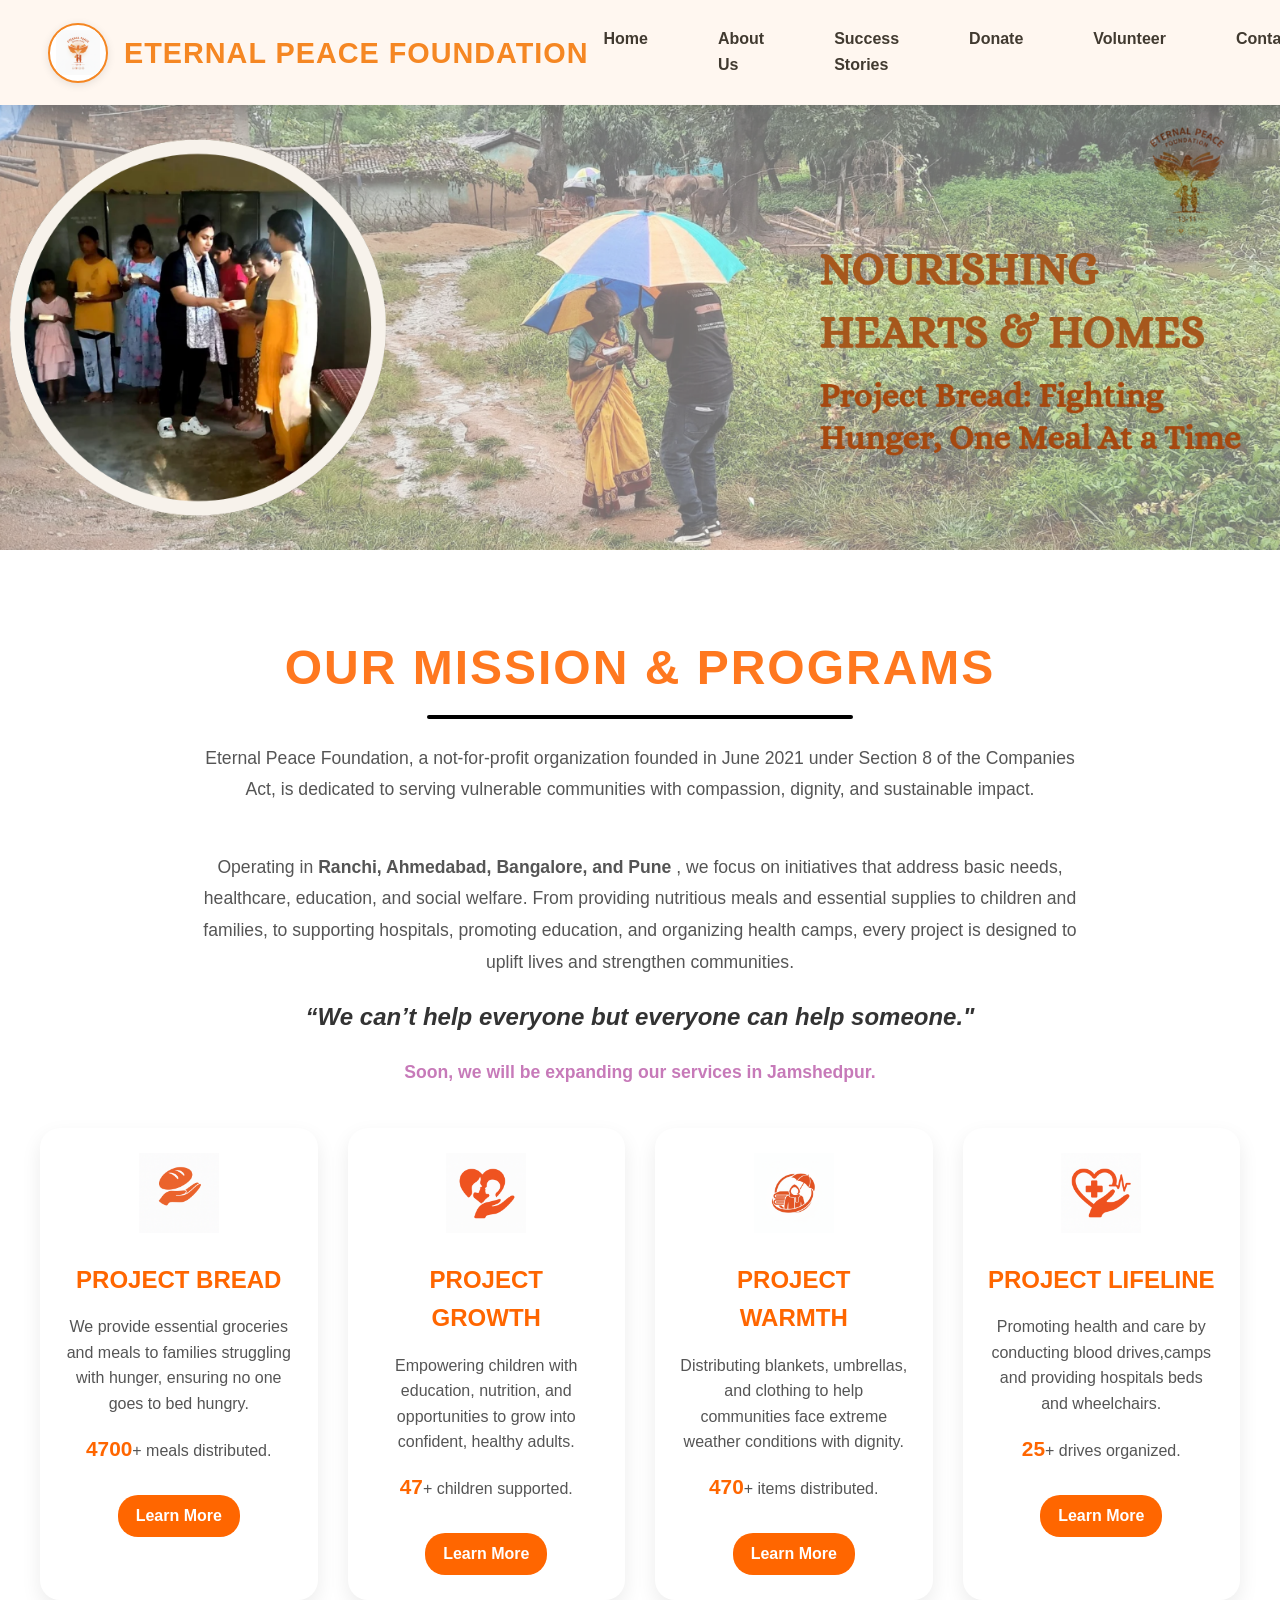
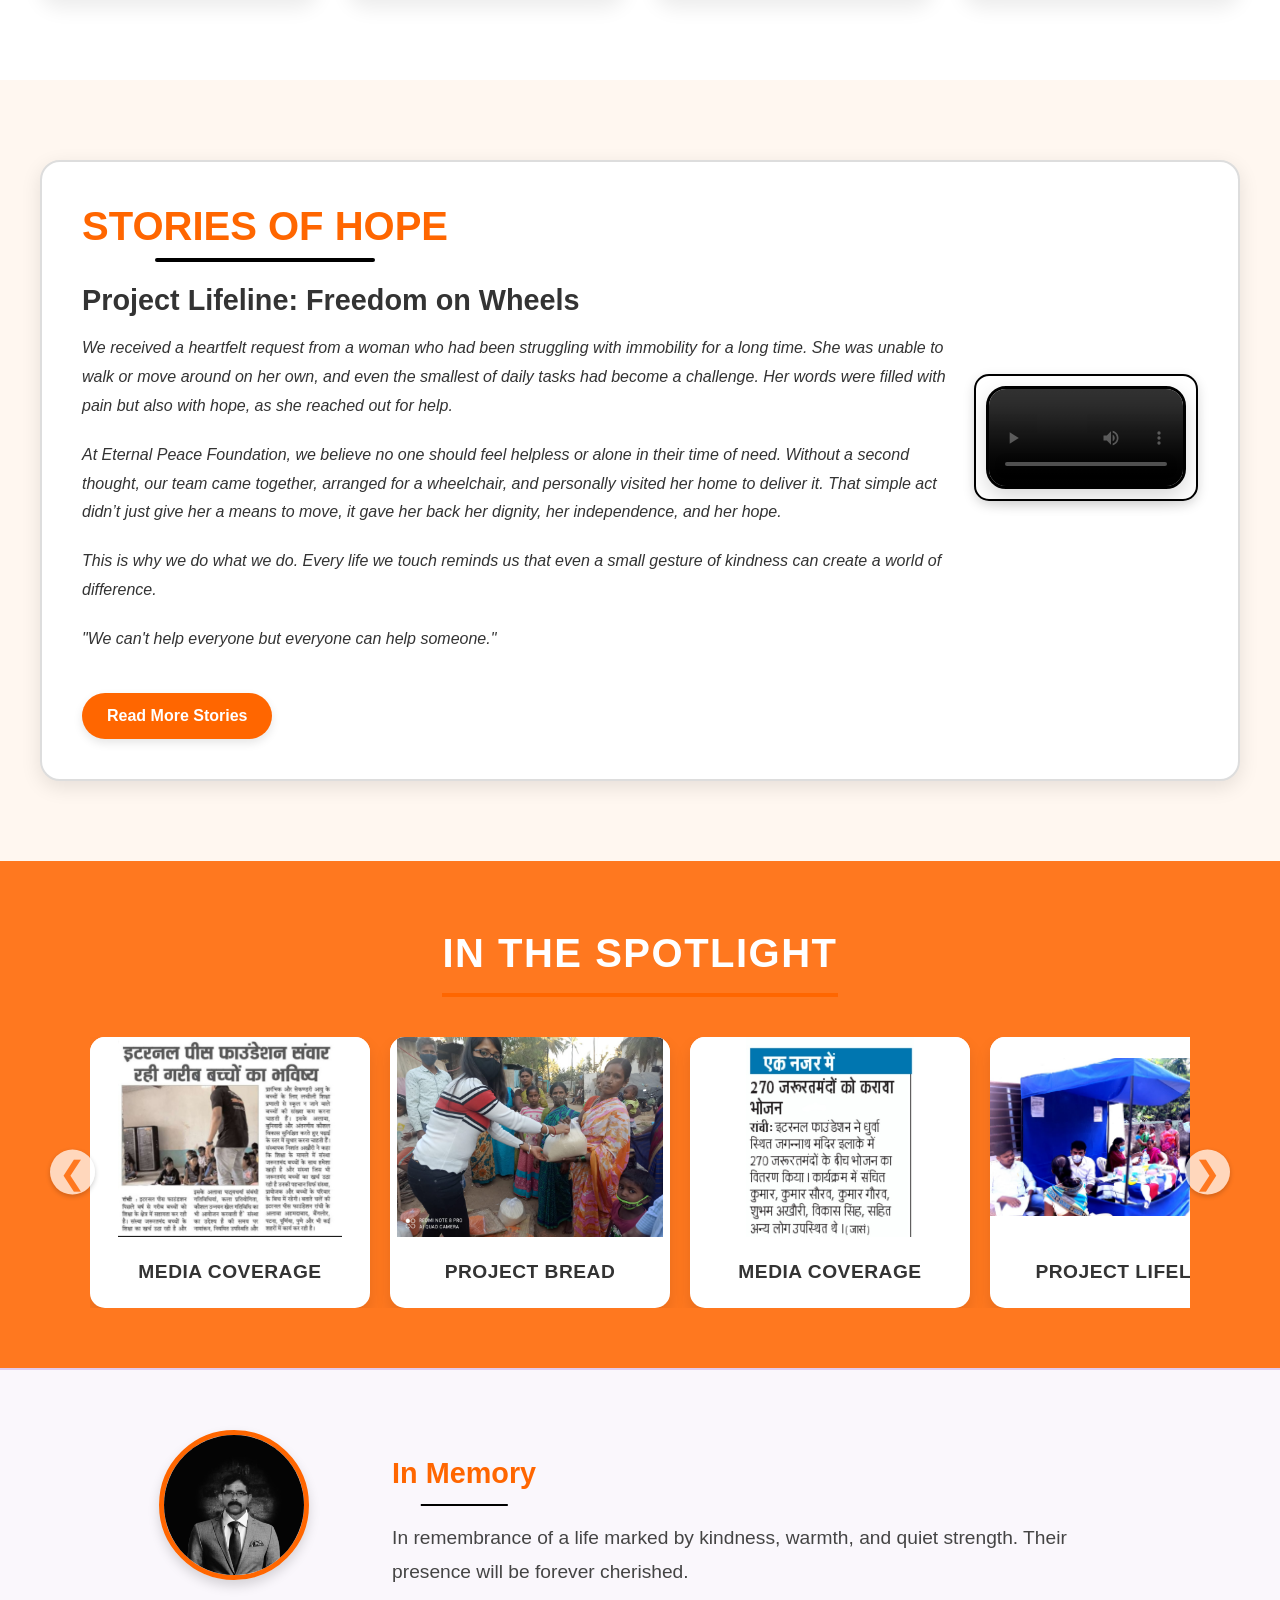
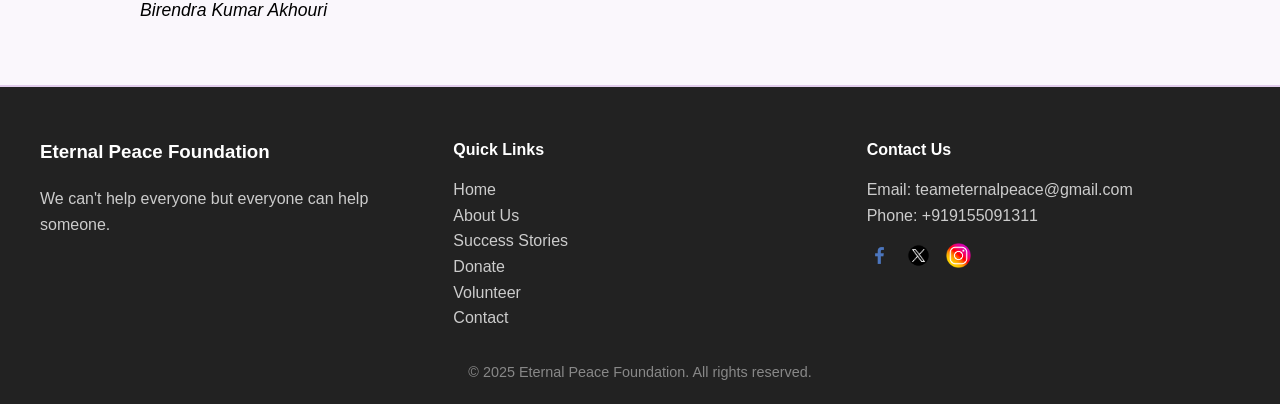
==== commit 69b7d300: "Added memories sections" ====
--- a/index.html
+++ b/index.html
@@ -133,7 +133,119 @@
         </div>
     </div>
 </section>
-<section id="inspiration" class="inspiration-section">
+
+
+    <section class="stories">
+        <h2>IN THE SPOTLIGHT</h2>
+        <div class="story-carousel-wrapper">
+            <button class="arrow left-arrow">&#10094;</button>
+            <div class="story-carousel">
+                <div class="story-box">
+                    <div class="story-media">
+                        <img src="images/nps2.jpg" alt="Story 5" class="story-thumb">
+                    </div>
+                    <p class="story-caption">Media Coverage</p>
+                </div>
+                <div class="story-box">
+                    <div class="story-media">
+                        <img src="images/blr1.jpg" alt="Story 1" class="story-thumb">
+                    </div>
+                    <p class="story-caption">Project Bread</p>
+                </div>
+                <div class="story-box">
+                    <div class="story-media">
+                        <img src="images/nps12 (3).jpg" alt="Story 5" class="story-thumb">
+                    </div>
+                    <p class="story-caption">Media Coverage</p>
+                </div>
+
+                <div class="story-box">
+                    <div class="story-media">
+                        <img src="images/evpl1.jpg" alt="Story 2" class="story-thumb">
+                    </div>
+                    <p class="story-caption">Project Lifeline</p>
+                </div>
+                <div class="story-box">
+                    <div class="story-media">
+                        <img src="images/nps12 (1).jpg" alt="Story 5" class="story-thumb">
+                    </div>
+                    <p class="story-caption">Media Coverage</p>
+                </div>
+                <div class="story-box">
+                    <div class="story-media">
+                        <img src="images/bread (6).jpg" alt="Story 1" class="story-thumb">
+                    </div>
+                    <p class="story-caption">Project Bread</p>
+                </div>
+                <div class="story-box">
+                    <div class="story-media">
+                        <img src="images/nps12 (4).jpg" alt="Story 5" class="story-thumb">
+                    </div>
+                    <p class="story-caption">Media Coverage</p>
+                </div>
+                <div class="story-box">
+                    <div class="story-media">
+                        <img src="images/blpp.jpg" alt="Story 2" class="story-thumb">
+                    </div>
+                    <p class="story-caption">Project Lifeline</p>
+                </div>
+                <div class="story-box">
+                    <div class="story-media">
+                        <img src="images/b3.jpg" alt="Story 5" class="story-thumb">
+                    </div>
+                    <p class="story-caption">Project Warmth</p>
+                </div>
+
+                <div class="story-box">
+                    <div class="story-media">
+                        <img src="images/education.jpg" alt="Story 3" class="story-thumb">
+                    </div>
+                    <p class="story-caption">Project Growth</p>
+                </div>
+
+                <div class="story-box">
+                    <div class="story-media">
+                        <img src="images/1np.jpg" alt="Story 5" class="story-thumb">
+                    </div>
+                    <p class="story-caption">Media Coverage</p>
+                </div>
+                <div class="story-box">
+                    <div class="story-media">
+                        <img src="images/pb4.jpg" alt="Story 5" class="story-thumb">
+                    </div>
+                    <p class="story-caption">Project Bread</p>
+                </div>
+                <div class="story-box">
+                    <div class="story-media">
+                        <img src="images/npt2.jpg" alt="Story 5" class="story-thumb">
+                    </div>
+                    <p class="story-caption">Media Coverage</p>
+                </div>
+
+
+                <div class="story-box">
+                    <div class="story-media">
+                        <img src="images/bla1.jpg" alt="Story 5" class="story-thumb">
+                    </div>
+                    <p class="story-caption">Project Warmth</p>
+                </div>
+                <div class="story-box">
+                    <div class="story-media">
+                        <img src="images/nsp3.jpg" alt="Story 5" class="story-thumb">
+                    </div>
+                    <p class="story-caption">Media Coverage</p>
+                </div>
+                <div class="story-box">
+                    <div class="story-media">
+                        <img src="images/bread (7).jpg" alt="Story 1" class="story-thumb">
+                    </div>
+                    <p class="story-caption">Project Bread</p>
+                </div>
+            </div>
+            <button class="arrow right-arrow">&#10095;</button>
+        </div>
+    </section>
+    <section id="inspiration" class="inspiration-section">
     <div class="inspiration-container">
         
         <div class="inspiration-photo-block">
@@ -151,117 +263,6 @@
         </div>
     </div>
 </section>
-
-    <section class="stories">
-        <h2>IN THE SPOTLIGHT</h2>
-        <div class="story-carousel-wrapper">
-            <button class="arrow left-arrow">&#10094;</button>
-            <div class="story-carousel">
-                <div class="story-box">
-                    <div class="story-media">
-                        <img src="images/nps2.jpg" alt="Story 5" class="story-thumb">
-                    </div>
-                    <p class="story-caption">Media Coverage</p>
-                </div>
-                <div class="story-box">
-                    <div class="story-media">
-                        <img src="images/blr1.jpg" alt="Story 1" class="story-thumb">
-                    </div>
-                    <p class="story-caption">Project Bread</p>
-                </div>
-                <div class="story-box">
-                    <div class="story-media">
-                        <img src="images/nps12 (3).jpg" alt="Story 5" class="story-thumb">
-                    </div>
-                    <p class="story-caption">Media Coverage</p>
-                </div>
-
-                <div class="story-box">
-                    <div class="story-media">
-                        <img src="images/evpl1.jpg" alt="Story 2" class="story-thumb">
-                    </div>
-                    <p class="story-caption">Project Lifeline</p>
-                </div>
-                <div class="story-box">
-                    <div class="story-media">
-                        <img src="images/nps12 (1).jpg" alt="Story 5" class="story-thumb">
-                    </div>
-                    <p class="story-caption">Media Coverage</p>
-                </div>
-                <div class="story-box">
-                    <div class="story-media">
-                        <img src="images/bread (6).jpg" alt="Story 1" class="story-thumb">
-                    </div>
-                    <p class="story-caption">Project Bread</p>
-                </div>
-                <div class="story-box">
-                    <div class="story-media">
-                        <img src="images/nps12 (4).jpg" alt="Story 5" class="story-thumb">
-                    </div>
-                    <p class="story-caption">Media Coverage</p>
-                </div>
-                <div class="story-box">
-                    <div class="story-media">
-                        <img src="images/blpp.jpg" alt="Story 2" class="story-thumb">
-                    </div>
-                    <p class="story-caption">Project Lifeline</p>
-                </div>
-                <div class="story-box">
-                    <div class="story-media">
-                        <img src="images/b3.jpg" alt="Story 5" class="story-thumb">
-                    </div>
-                    <p class="story-caption">Project Warmth</p>
-                </div>
-
-                <div class="story-box">
-                    <div class="story-media">
-                        <img src="images/education.jpg" alt="Story 3" class="story-thumb">
-                    </div>
-                    <p class="story-caption">Project Growth</p>
-                </div>
-
-                <div class="story-box">
-                    <div class="story-media">
-                        <img src="images/1np.jpg" alt="Story 5" class="story-thumb">
-                    </div>
-                    <p class="story-caption">Media Coverage</p>
-                </div>
-                <div class="story-box">
-                    <div class="story-media">
-                        <img src="images/pb4.jpg" alt="Story 5" class="story-thumb">
-                    </div>
-                    <p class="story-caption">Project Bread</p>
-                </div>
-                <div class="story-box">
-                    <div class="story-media">
-                        <img src="images/npt2.jpg" alt="Story 5" class="story-thumb">
-                    </div>
-                    <p class="story-caption">Media Coverage</p>
-                </div>
-
-
-                <div class="story-box">
-                    <div class="story-media">
-                        <img src="images/bla1.jpg" alt="Story 5" class="story-thumb">
-                    </div>
-                    <p class="story-caption">Project Warmth</p>
-                </div>
-                <div class="story-box">
-                    <div class="story-media">
-                        <img src="images/nsp3.jpg" alt="Story 5" class="story-thumb">
-                    </div>
-                    <p class="story-caption">Media Coverage</p>
-                </div>
-                <div class="story-box">
-                    <div class="story-media">
-                        <img src="images/bread (7).jpg" alt="Story 1" class="story-thumb">
-                    </div>
-                    <p class="story-caption">Project Bread</p>
-                </div>
-            </div>
-            <button class="arrow right-arrow">&#10095;</button>
-        </div>
-    </section>
     <footer class="footer">
         <div class="footer-container">
             <div class="footer-about">
--- a/style.css
+++ b/style.css
@@ -1564,7 +1564,7 @@
 }
 
 .inspiration-name {
-    margin-top: 12px;
+    margin-top: 9px;
     font-size: 1.1rem;
     font-style: italic;
     font-weight: normal;
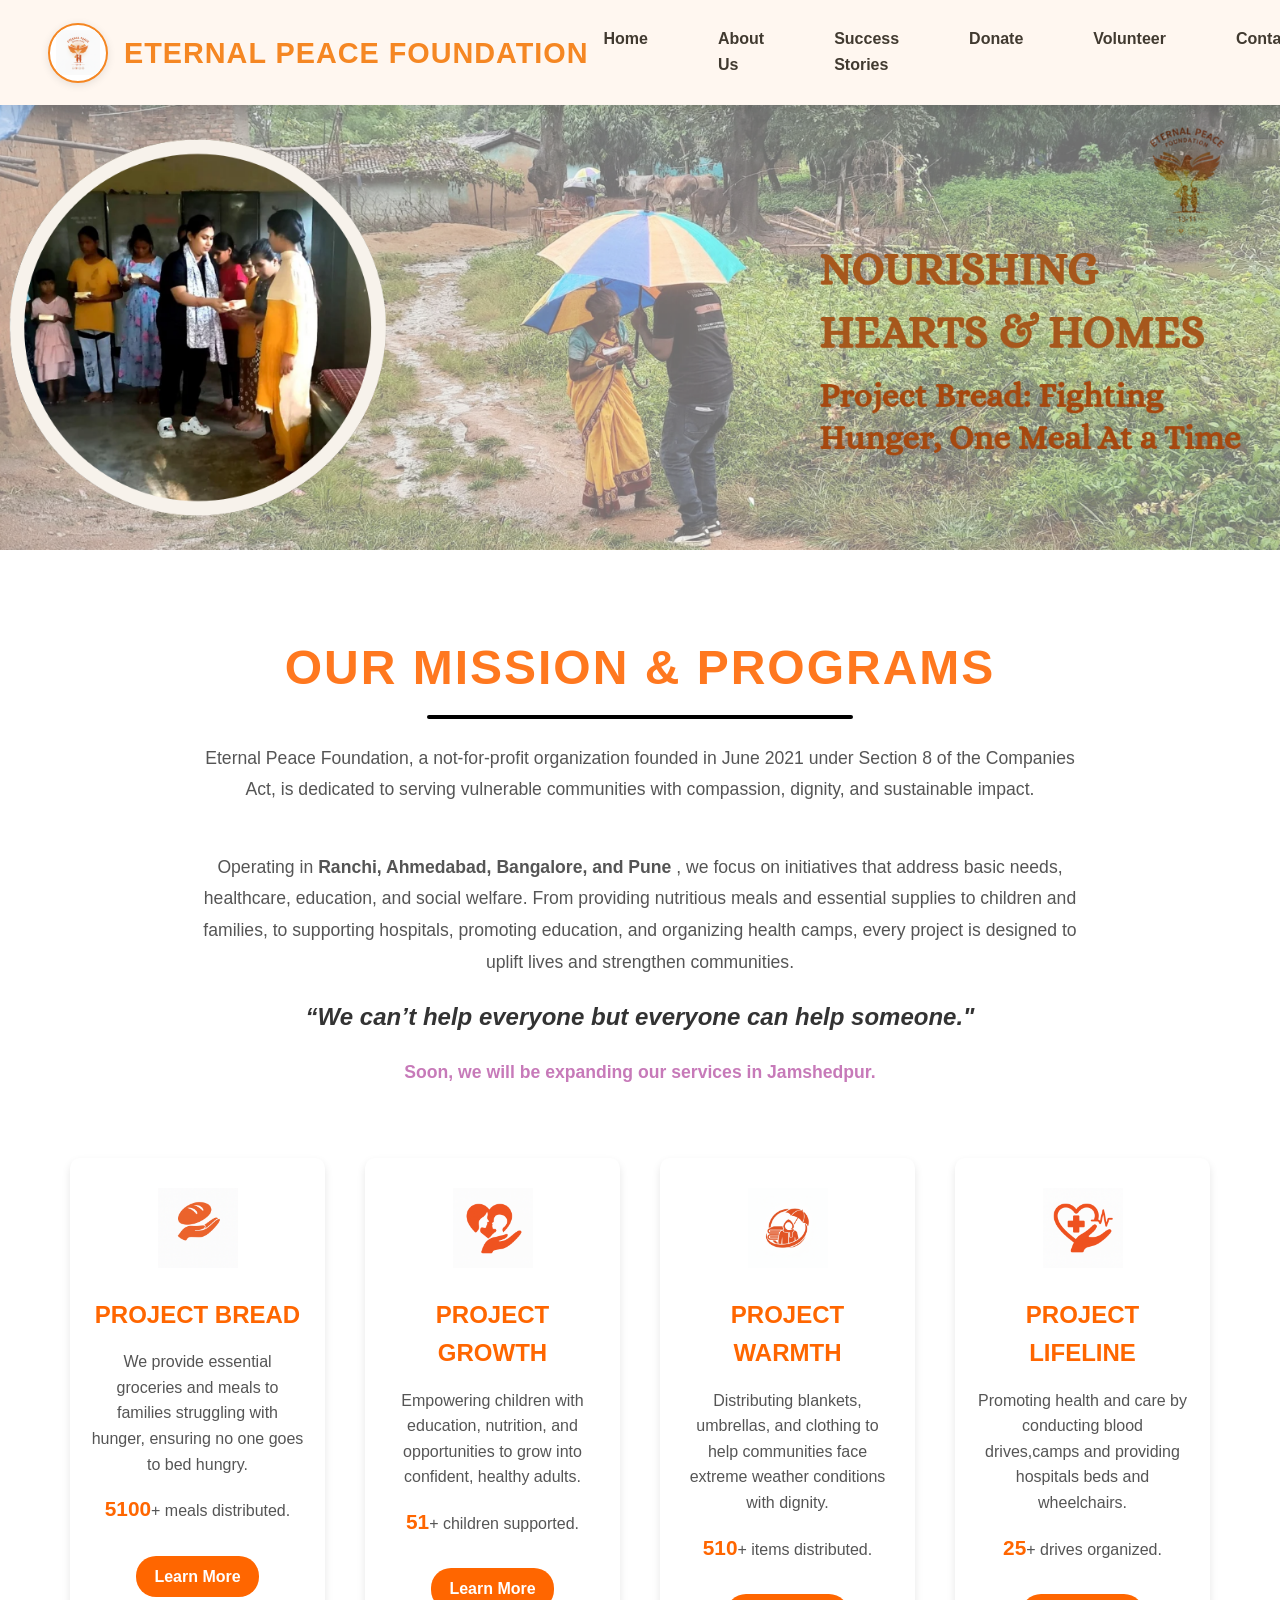
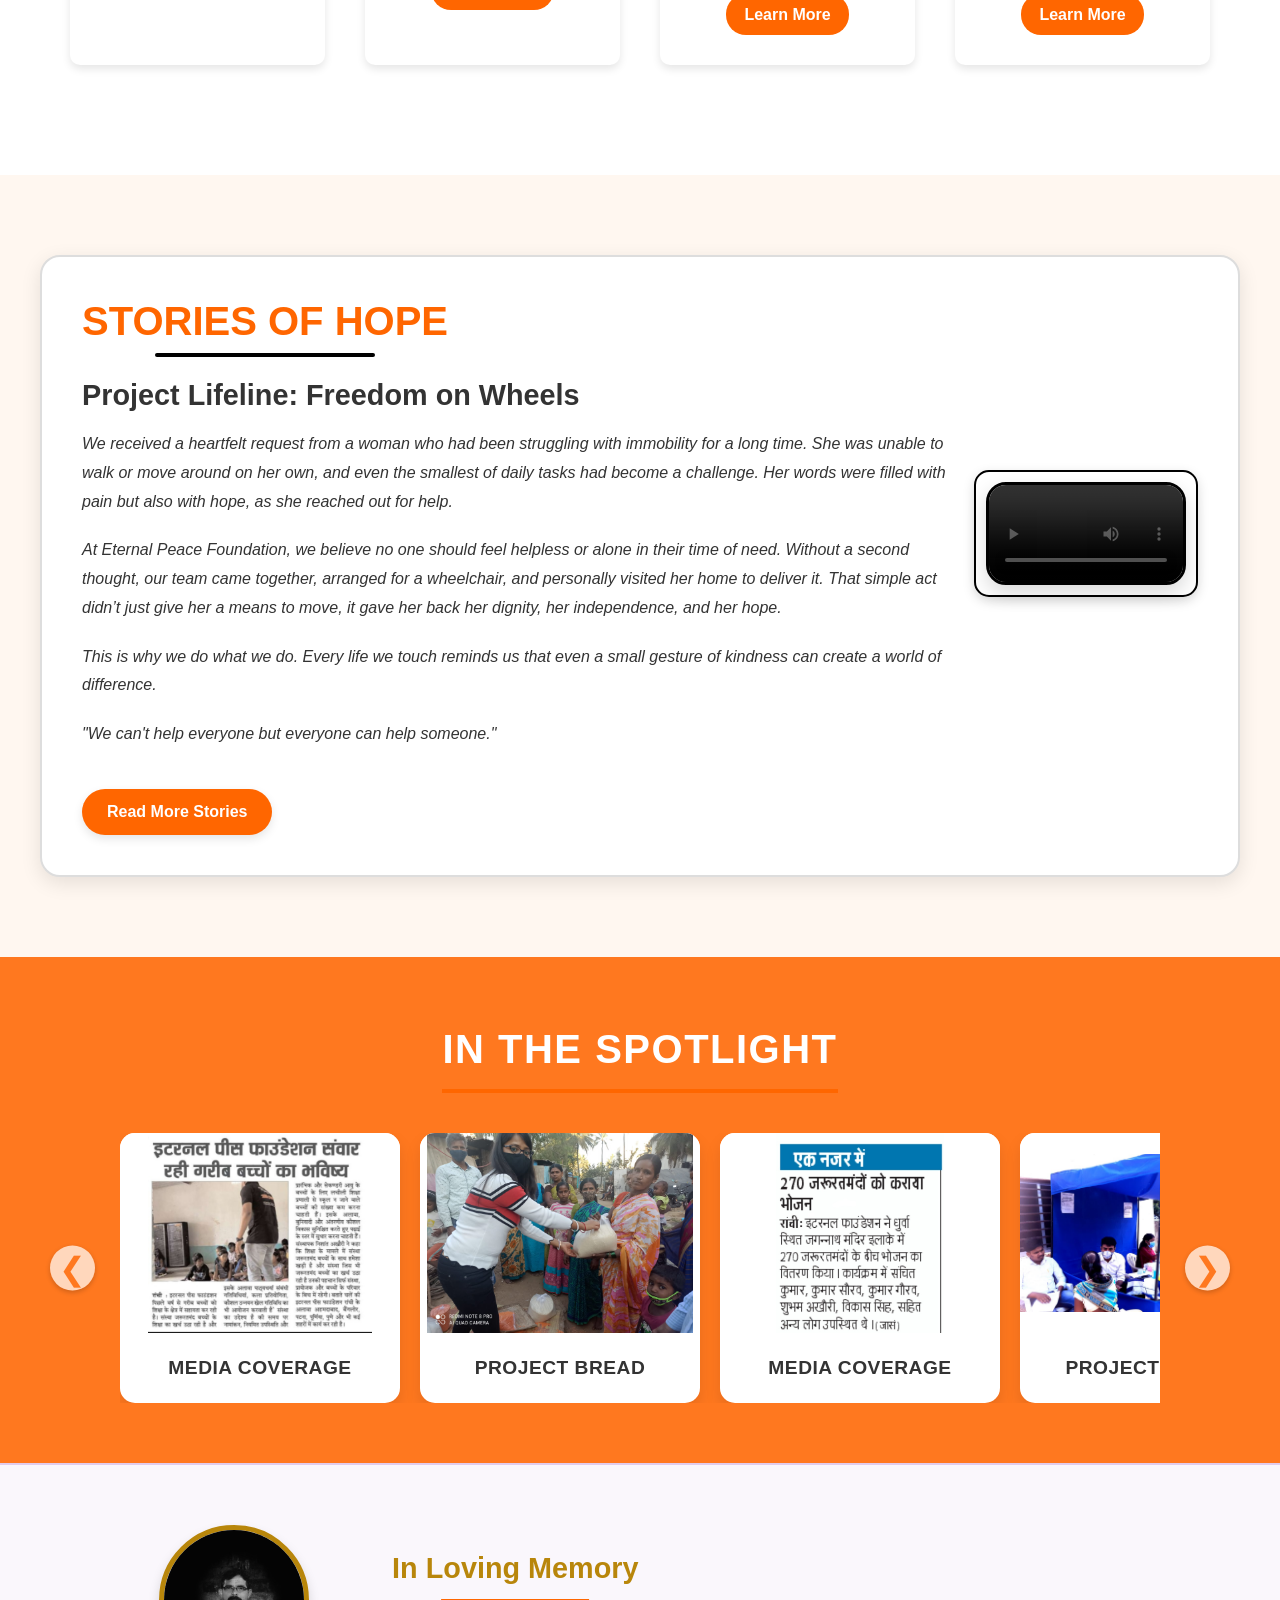
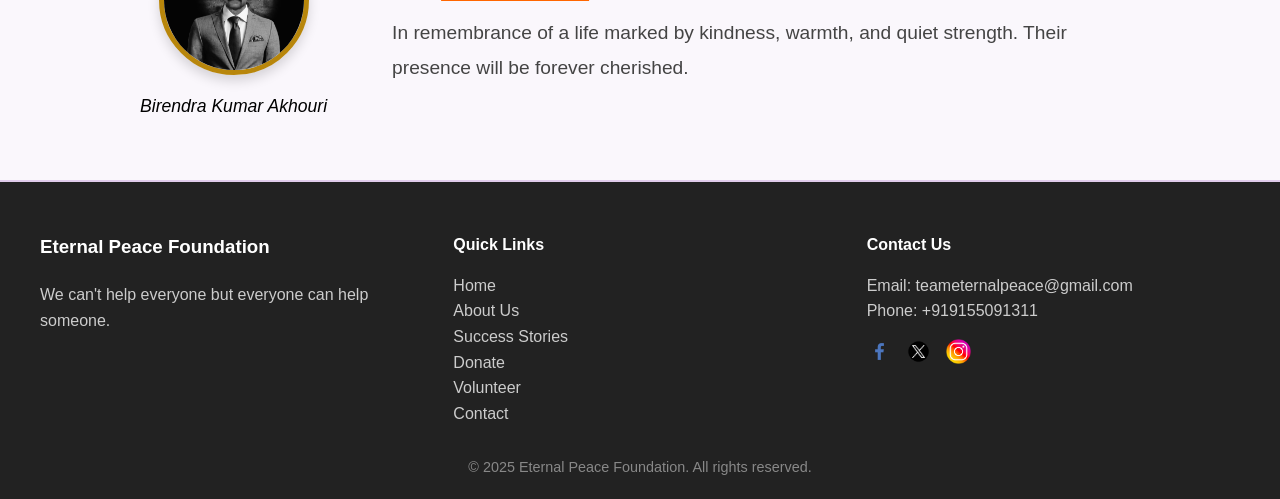
==== commit f34776fe: "Added memories sections pic" ====
--- a/index.html
+++ b/index.html
@@ -254,7 +254,7 @@
         </div>
 
         <div class="inspiration-text">
-            <h2>In Memory</h2>
+            <h2>In Loving Memory</h2>
             <p class="inspiration-message">
             In remembrance of a life marked by kindness, warmth, and quiet strength. Their presence will be forever cherished.
 
@@ -262,7 +262,7 @@
             <!-- <p class="inspiration-quote">“We can't help everyone but everyone can help someone.”</p> -->
         </div>
     </div>
-</section>
+</section> 
     <footer class="footer">
         <div class="footer-container">
             <div class="footer-about">
--- a/style.css
+++ b/style.css
@@ -512,17 +512,25 @@
 }
 
 .info-cards {
-    display: grid;
-    grid-template-columns: repeat(auto-fit, minmax(250px, 1fr));
-    gap: 30px;
+    display: flex;
+    flex-wrap: wrap; /* Allows cards to wrap to the next line if the screen is too small */
+    justify-content: center; /* Centers the cards horizontally */
+    gap: 20px; /* Adds space between the cards */
+    padding: 20px;
 }
 
 .card {
-    background: #fff;
-    border-radius: 20px;
-    padding: 25px;
-    box-shadow: 0 8px 20px rgba(0, 0, 0, 0.08);
-    transition: transform .3s;
+    /* Set a flexible width for the cards */
+    flex: 1 1 250px; /* This is a shorthand for flex-grow, flex-shrink, flex-basis */
+    /* flex-basis: 250px ensures each card is at least 250px wide before flexing */
+    max-width: 300px; /* Prevents the cards from becoming too wide on large screens */
+    margin: 10px; /* Adds a small margin around each card for spacing */
+    box-shadow: 0 4px 8px rgba(0, 0, 0, 0.1);
+    border-radius: 10px;
+    padding: 30px 20px;
+    text-align: center;
+    background-color: #ffffff;
+    transition: transform 0.3s ease, box-shadow 0.3s ease;
 }
 
 .card:hover {
@@ -768,7 +776,7 @@
     position: relative;
     max-width: 1200px;
     margin: 0 auto;
-    padding: 0 50px; /* Add some padding for the arrows */
+    padding: 0 80px; /* Add some padding for the arrows */
 }
 
 .story-carousel {
@@ -1554,7 +1562,7 @@
     height: 150px;
     object-fit: cover;
     border-radius: 50%;
-    border: 5px solid #ff6600;
+    border: 5px solid #b8860b;
     box-shadow: 0px 6px 12px rgba(0,0,0,0.15);
     transition: transform 0.3s ease;
 }
@@ -1574,7 +1582,7 @@
 
 .inspiration-text h2 {
     font-size: 1.8rem;
-    color: #ff6600;
+    color: #b8860b;
     margin-bottom: 15px;
     text-align: left; /* Keep left if you want the text left-aligned */
     position: relative; /* Needed for positioning the ::after pseudo-element */
@@ -1590,7 +1598,7 @@
     bottom: 0; /* Position at the bottom of the h2 padding */
     width: 60%; /* Adjust this percentage to control the length of the black line */
     height: 2px; /* Adjust this for the thickness of the black line */
-    background-color: black; /* The color of the line */
+    background-color: #ff6600; /* The color of the line */
 }
 
 /* Optional: If you want the h2 text itself to be centered, change text-align: left; to text-align: center; in .inspiration-text h2 */
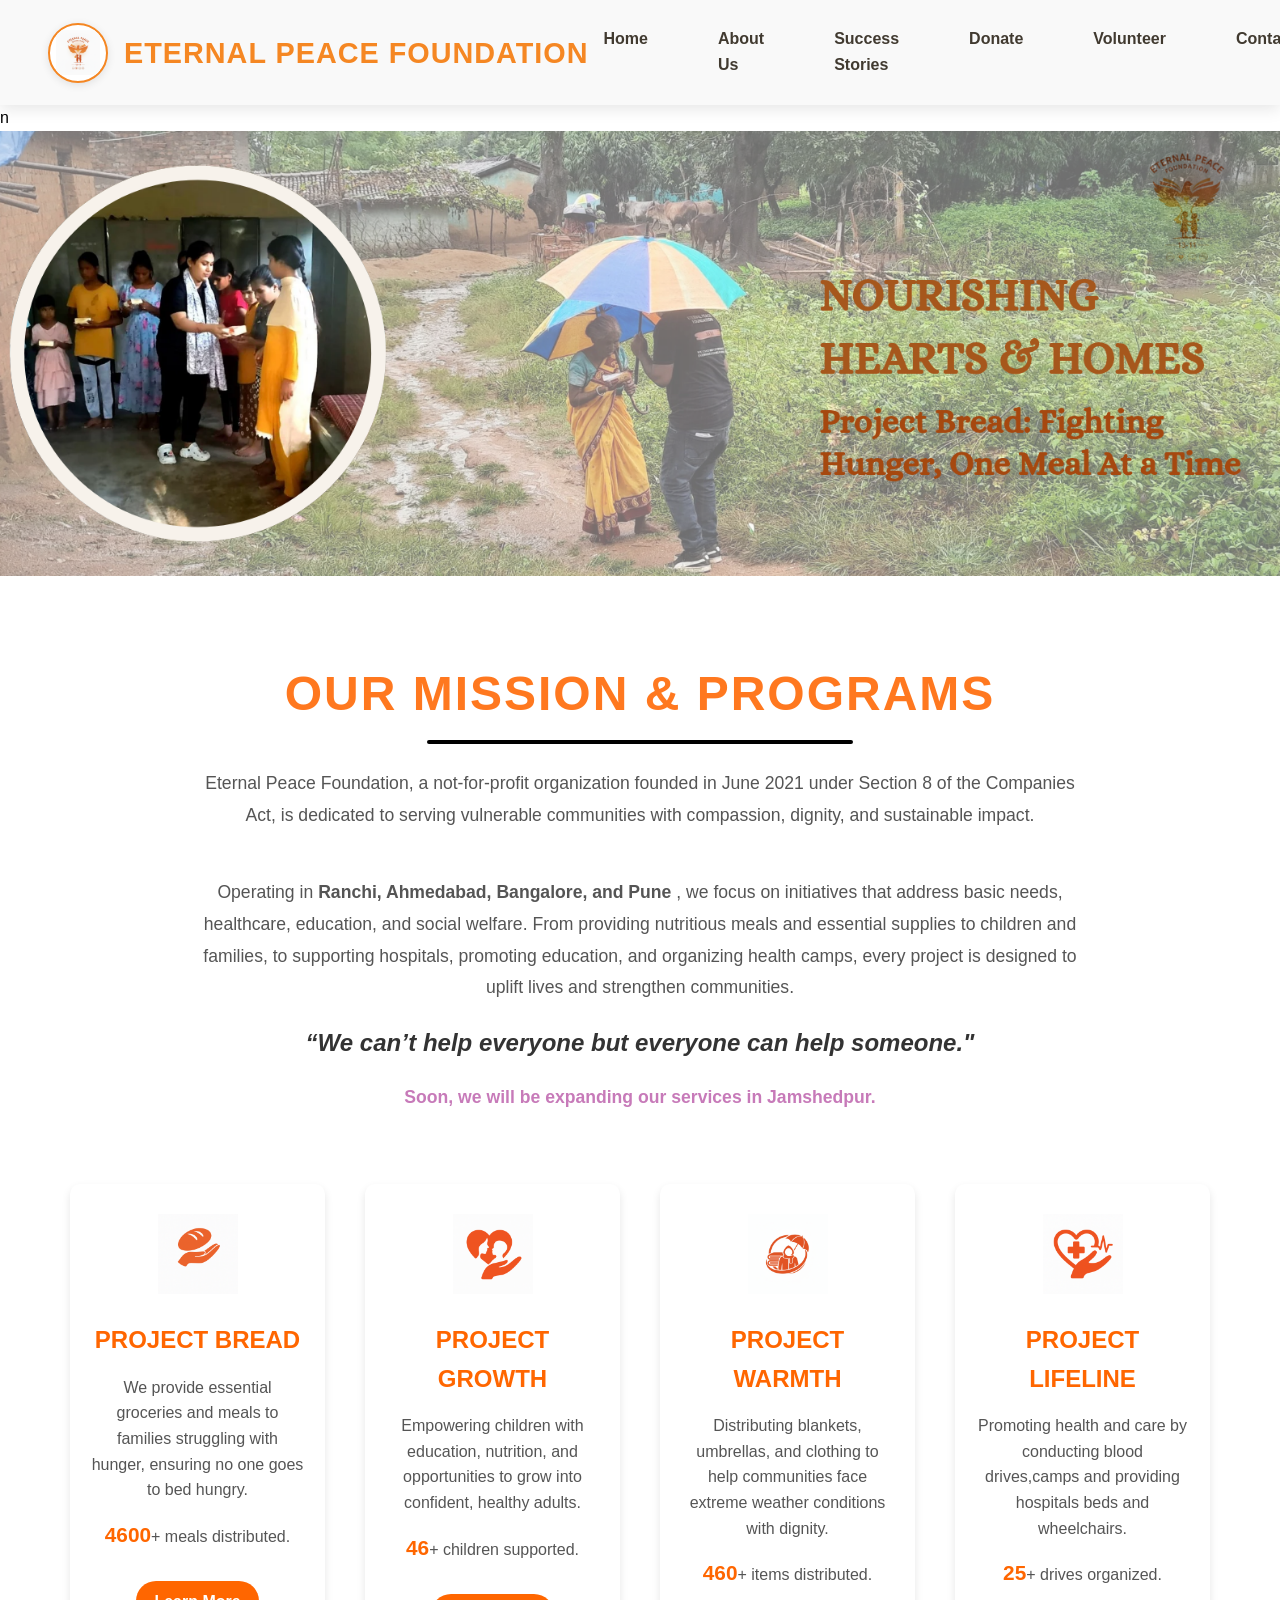
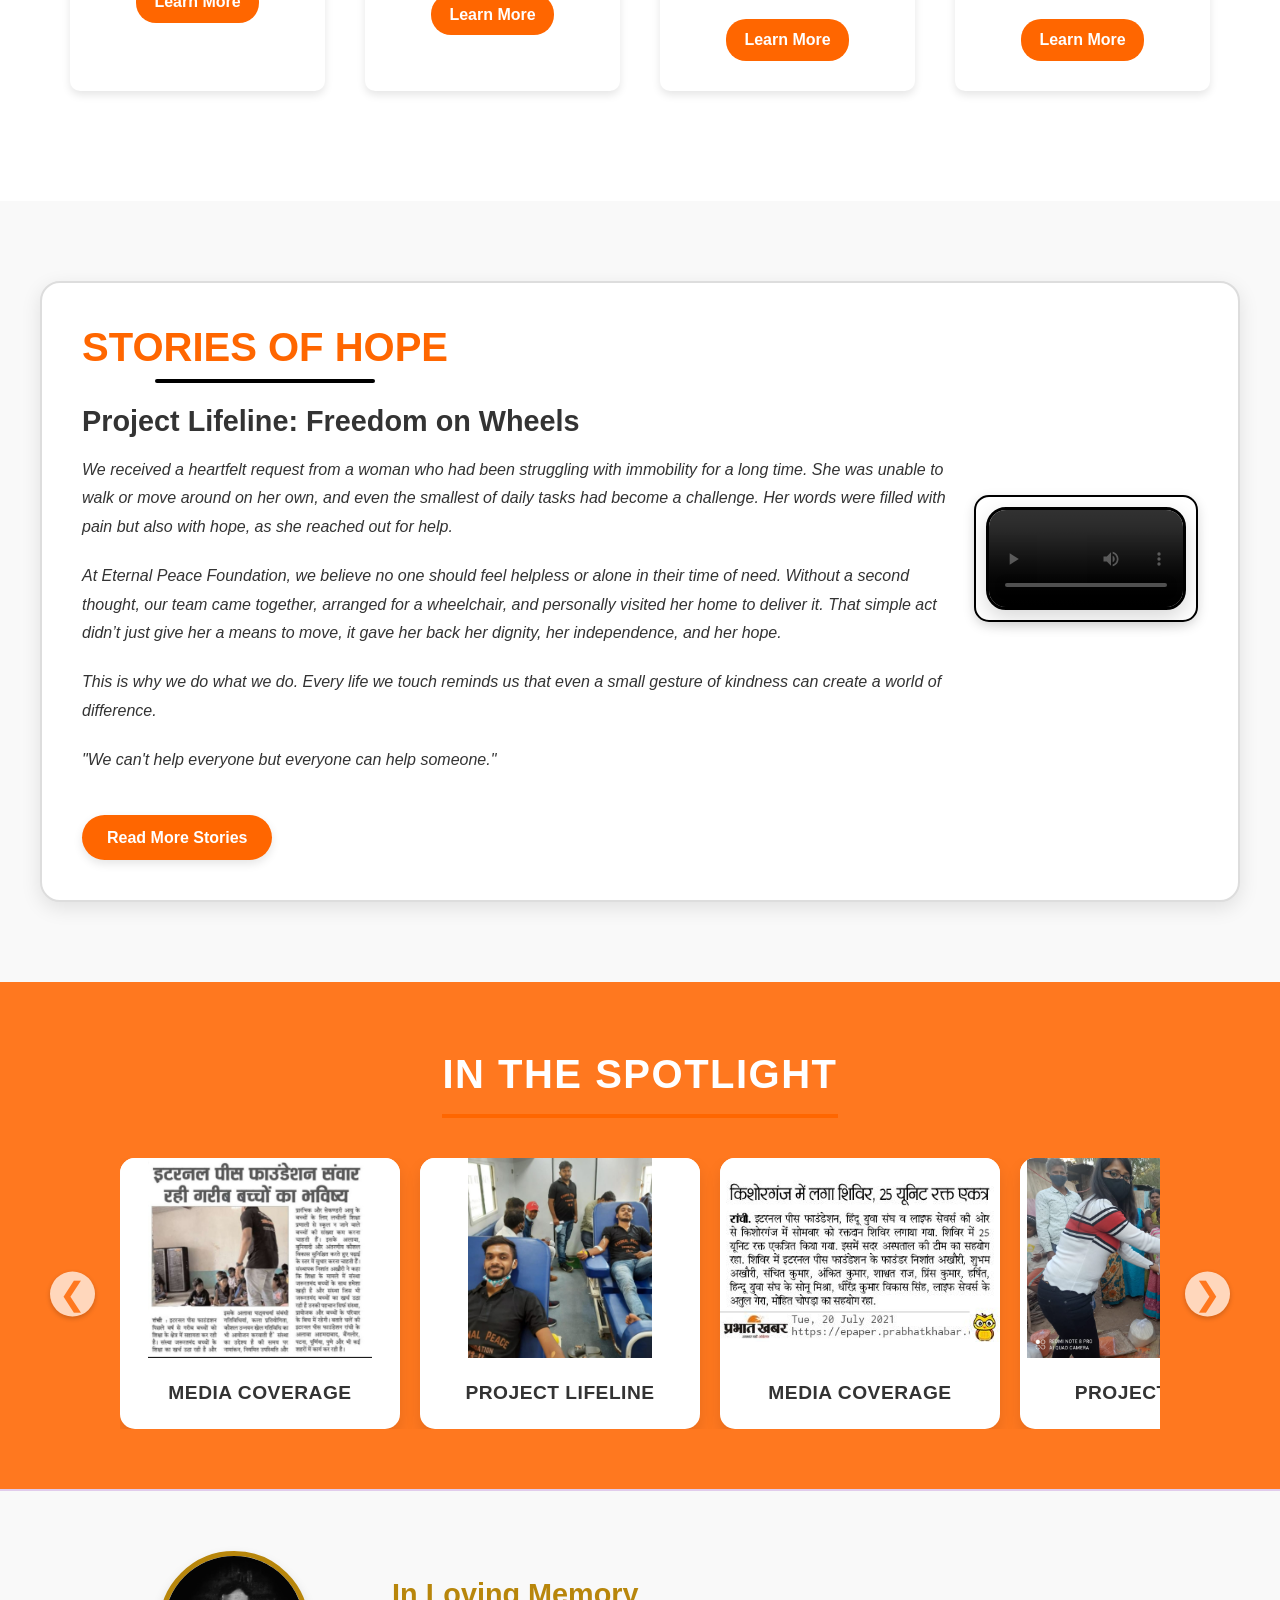
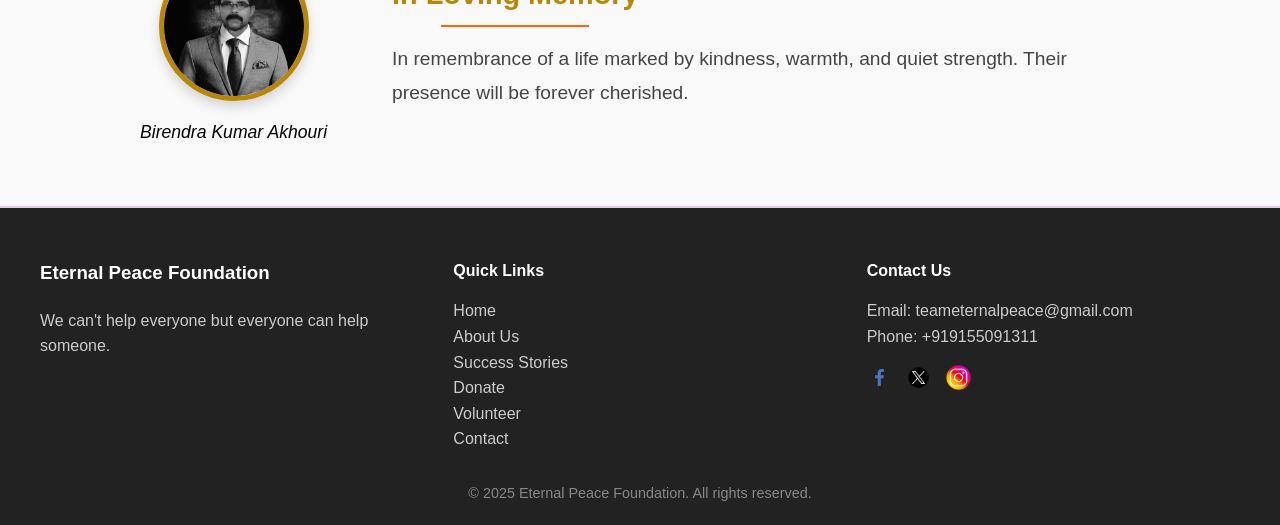
==== commit 361c14aa: "Modified images" ====
--- a/index.html
+++ b/index.html
@@ -30,7 +30,7 @@
             <div class="hamburger" id="hamburger">☰</div>
         </nav>
     </header>
-
+n
     <section class=" desktop-banner">
         <div class="banner-slider">
             <img src="images/500.png" alt="Children being fed during event.">
@@ -148,6 +148,18 @@
                 </div>
                 <div class="story-box">
                     <div class="story-media">
+                        <img src="images/portrait3.jpg" alt="Story 2" class="story-thumb">
+                    </div>
+                    <p class="story-caption">Project Lifeline</p>
+                </div>
+                <div class="story-box">
+                    <div class="story-media">
+                        <img src="images/1np.jpg" alt="Story 5" class="story-thumb">
+                    </div>
+                    <p class="story-caption">Media Coverage</p>
+                </div>
+                <div class="story-box">
+                    <div class="story-media">
                         <img src="images/blr1.jpg" alt="Story 1" class="story-thumb">
                     </div>
                     <p class="story-caption">Project Bread</p>
@@ -173,6 +185,14 @@
                 </div>
                 <div class="story-box">
                     <div class="story-media">
+                        <img src="images/tx1.jpg" alt="Story 3" class="story-thumb">
+                    </div>
+                    <p class="story-caption">Project Growth</p>
+                </div>
+
+                
+                <div class="story-box">
+                    <div class="story-media">
                         <img src="images/bread (6).jpg" alt="Story 1" class="story-thumb">
                     </div>
                     <p class="story-caption">Project Bread</p>
@@ -191,10 +211,34 @@
                 </div>
                 <div class="story-box">
                     <div class="story-media">
+                        <img src="images/npt3.jpg" alt="Story 5" class="story-thumb">
+                    </div>
+                    <p class="story-caption">Media Coverage</p>
+                </div>
+                <div class="story-box">
+                    <div class="story-media">
+                        <img src="images/portrait111.jpg" alt="Story 2" class="story-thumb">
+                    </div>
+                    <p class="story-caption">Project Lifeline</p>
+                </div>
+                <div class="story-box">
+                    <div class="story-media">
                         <img src="images/b3.jpg" alt="Story 5" class="story-thumb">
                     </div>
                     <p class="story-caption">Project Warmth</p>
                 </div>
+                <div class="story-box">
+                    <div class="story-media">
+                        <img src="images/nps12 (1).png" alt="Story 5" class="story-thumb">
+                    </div>
+                    <p class="story-caption">Media Coverage</p>
+                </div>
+                <div class="story-box">
+                    <div class="story-media">
+                        <img src="images/bread (1).jpg" alt="Story 5" class="story-thumb">
+                    </div>
+                    <p class="story-caption">Project Bread</p>
+                </div>
 
                 <div class="story-box">
                     <div class="story-media">
@@ -203,12 +247,7 @@
                     <p class="story-caption">Project Growth</p>
                 </div>
 
-                <div class="story-box">
-                    <div class="story-media">
-                        <img src="images/1np.jpg" alt="Story 5" class="story-thumb">
-                    </div>
-                    <p class="story-caption">Media Coverage</p>
-                </div>
+
                 <div class="story-box">
                     <div class="story-media">
                         <img src="images/pb4.jpg" alt="Story 5" class="story-thumb">
@@ -221,6 +260,24 @@
                     </div>
                     <p class="story-caption">Media Coverage</p>
                 </div>
+                <div class="story-box">
+                    <div class="story-media">
+                        <img src="images/epf team.jpg" alt="Story 5" class="story-thumb">
+                    </div>
+                    <p class="story-caption">EPF Team</p>
+                </div>
+                <div class="story-box">
+                    <div class="story-media">
+                        <img src="images/npt.jpg" alt="Story 5" class="story-thumb">
+                    </div>
+                    <p class="story-caption">Media Coverage</p>
+                </div>
+                <div class="story-box">
+                    <div class="story-media">
+                        <img src="images/bread1-2.jpg" alt="Story 5" class="story-thumb">
+                    </div>
+                    <p class="story-caption">Project Bread</p>
+                </div>
 
 
                 <div class="story-box">
@@ -238,6 +295,12 @@
                 <div class="story-box">
                     <div class="story-media">
                         <img src="images/bread (7).jpg" alt="Story 1" class="story-thumb">
+                    </div>
+                    <p class="story-caption">Project Warmth</p>
+                </div>
+                <div class="story-box">
+                    <div class="story-media">
+                        <img src="images/portrait21.jpg" alt="Story 5" class="story-thumb">
                     </div>
                     <p class="story-caption">Project Bread</p>
                 </div>
--- a/style.css
+++ b/style.css
@@ -152,7 +152,7 @@
     justify-content: space-between;
     align-items: center;
     padding: 1rem 3rem;
-    background: #fff7f0;
+    background: #f9f9f9;
     color: #fff;
     position: sticky;
     top: 0;
@@ -285,16 +285,18 @@
 
     .nav-links {
         position: absolute;
-        top: 100%;
+        top: 70px;
         right: 0;
-        background-color: #FF6600;
+        background-color: #ffffff;
+        border: 1px solid #e5e5e5;
+        backdrop-filter: blur(6px);
         flex-direction: column;
         width: 250px;
         height: auto;
         padding: 1rem;
         gap: 1rem;
         border-radius: 10px;
-        box-shadow: 0 4px 15px rgba(0, 0, 0, 0.2);
+        box-shadow: 0 4px 15px rgba(0, 0, 0, 0.1);
         transform: translateX(100%);
         transition: transform 0.3s ease-in-out;
     }
@@ -304,18 +306,24 @@
     }
     
     .nav-links li a {
-        font-size: 1.2rem;
-        padding: 15px;
-        color: #fff; /* White text for better contrast */
-        border-bottom: none;
+        font-size: 1rem;
+        padding: 12px 18px;
+        color: #413a30; /* ➡️ Changed for better contrast */
+        border-bottom: none; /* Removes the underline from desktop styles */
         width: 100%;
-        text-align: left; /* Align text to the left */
-        border-radius: 5px;
+        text-align: left;
+        border-radius: 6px;
         transition: background-color 0.2s ease;
+        display: block;
     }
 
     .nav-links li a:hover {
-        background-color: rgba(255, 255, 255, 0.1);
+        background-color: #f0f0f0; /* ➡️ Adjusted for a clearer hover effect */
+        color: #F58723; /* ➡️ Optional: Change text color on hover */
+    }
+
+    .nav-links li a::after {
+        width: 0 !important; /* Prevents the animated underline from showing on mobile */
     }
     
     .nav-links li a.donate-btn {
@@ -324,14 +332,13 @@
 
     .hamburger {
         display: block;
-        margin-right: 1rem; /* Add some space to the right */
+        margin-right: 1rem;
     }
     
     .logo-text {
         font-size: 1.5rem;
     }
 }
-
 @media (max-width: 576px) {
     .logo-text {
         display: none;
@@ -582,7 +589,7 @@
 
 /* Success Stories */
 .success-stories {
-    background: #fff7f0;
+    background: #f9f9f9;
     padding: 80px 40px;
     display: flex;
     justify-content: center;
@@ -724,6 +731,8 @@
 @media (max-width: 768px) {
     .success-box {
         padding: 20px;
+        text-align: center; /* This will center the button */
+
     }
 
     .success-container {
@@ -1253,7 +1262,8 @@
 
 
 /* Banner Section */
-.banner {
+/* Banner Section */
+.desktop-banner {
     width: 100%;
     overflow: hidden;
     position: relative;
@@ -1261,7 +1271,7 @@
 
 .banner-slider {
     display: flex;
-    width: 300%;
+    width: 300%; /* Adjust width for the number of images (e.g., 3 images = 300%) */
     animation: slide 12s infinite;
 }
 
@@ -1537,7 +1547,7 @@
 }
 
 .inspiration-section {
-    background: #faf7fc;
+    background: #f9f9f9;
     padding: 60px 20px;
     border-top: 2px solid #e1ccec;
     border-bottom: 2px solid #e1ccec;
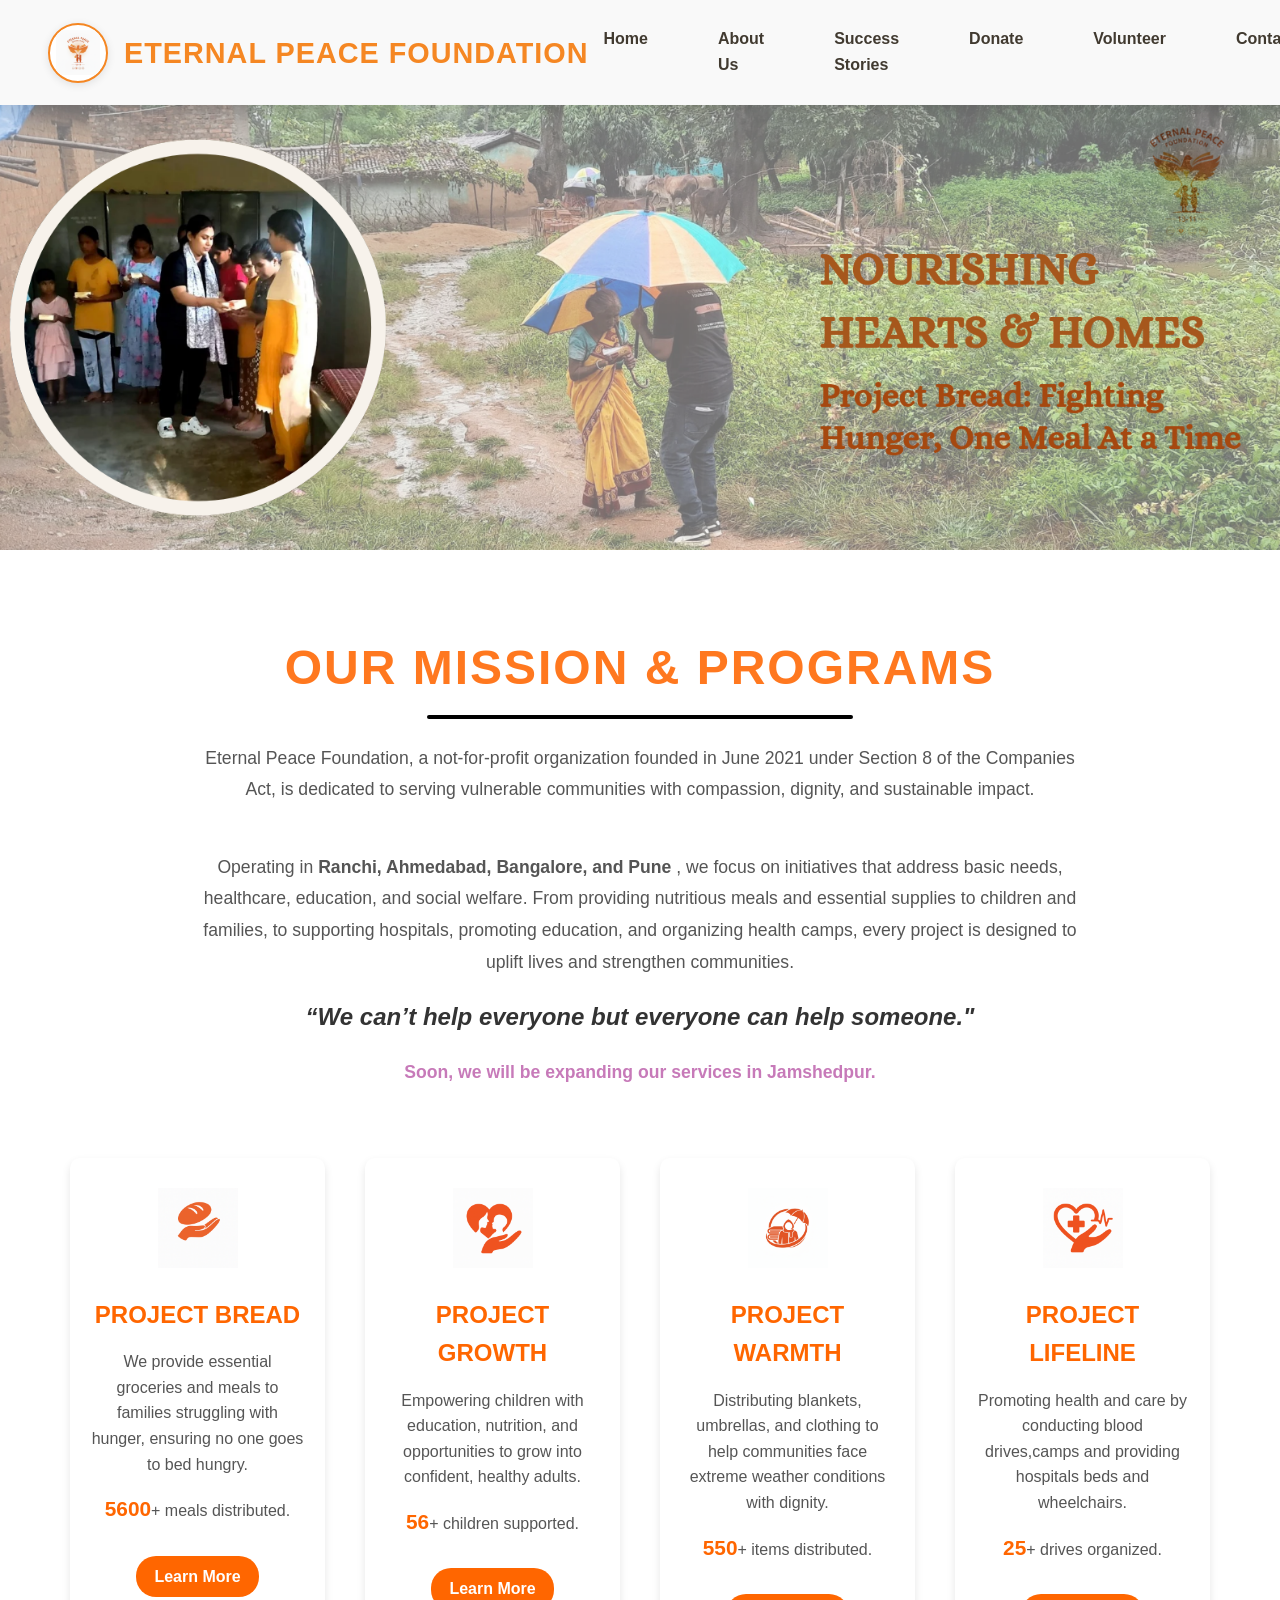
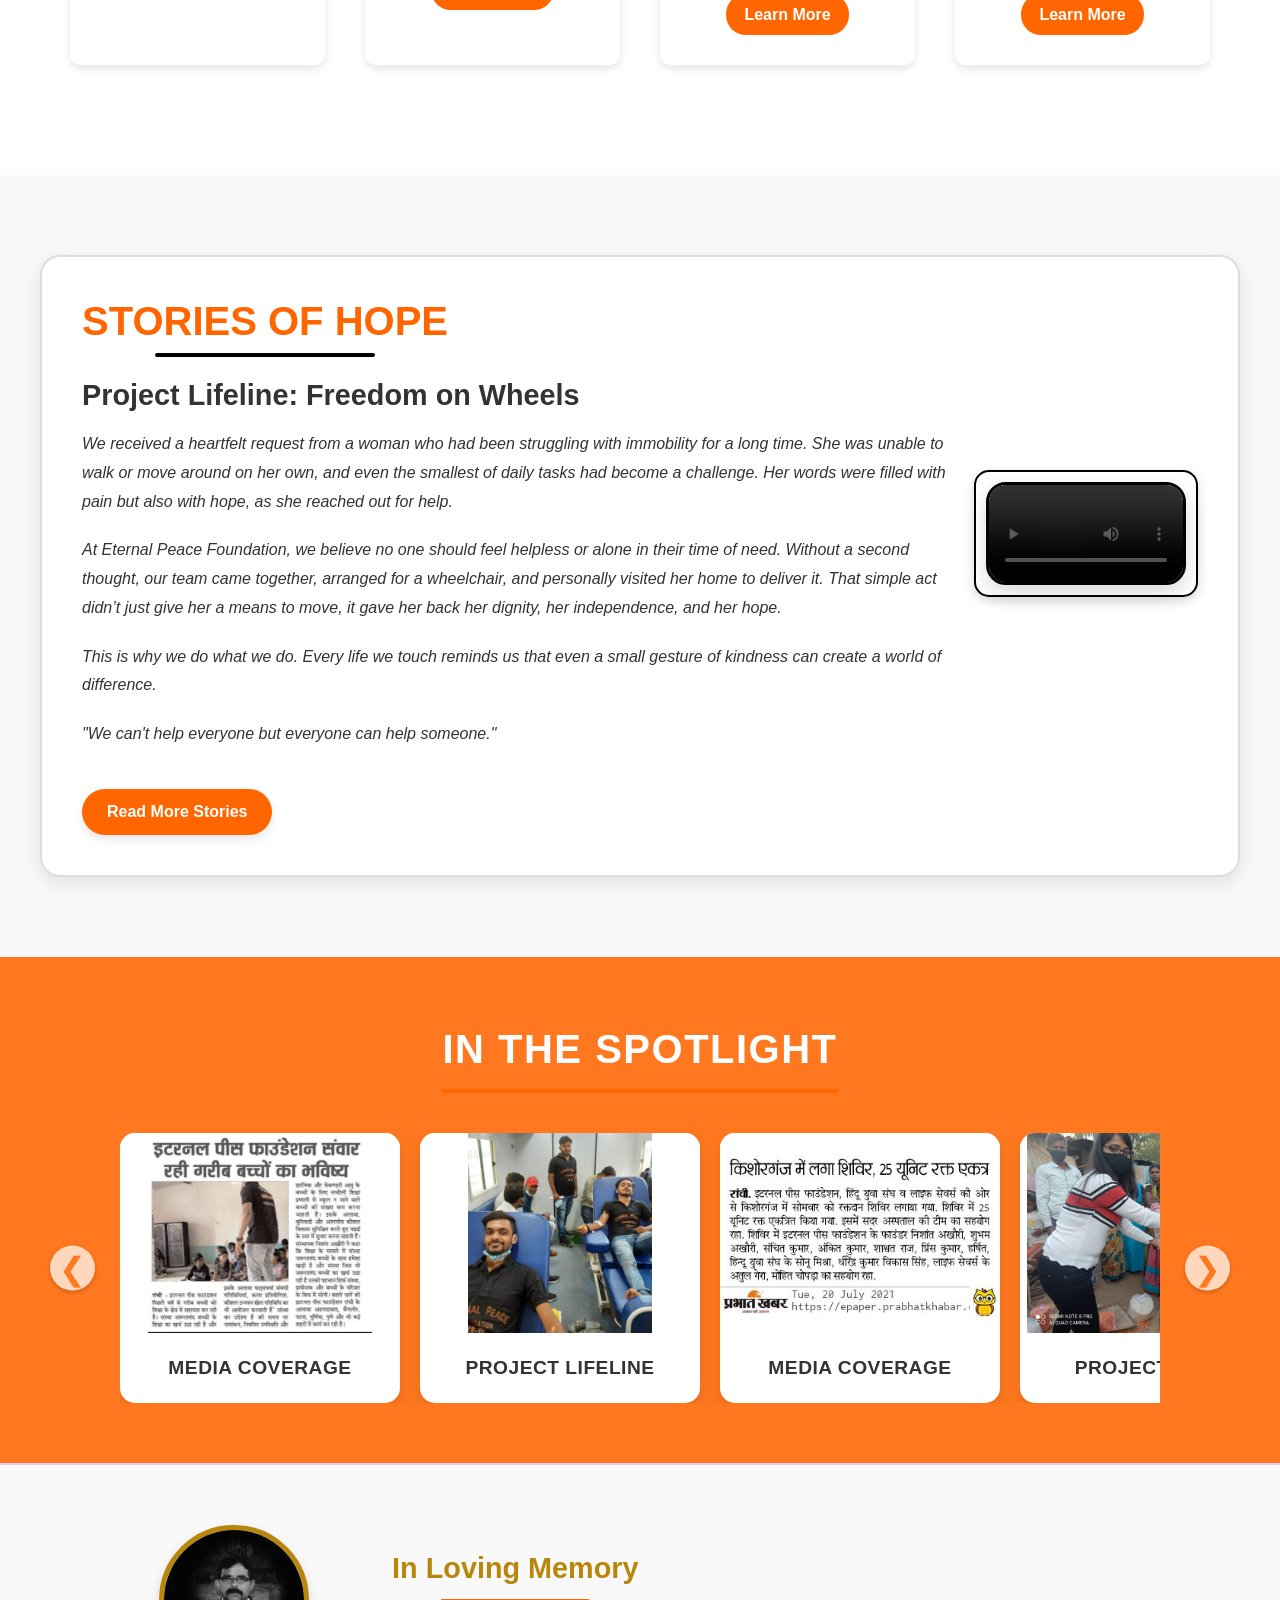
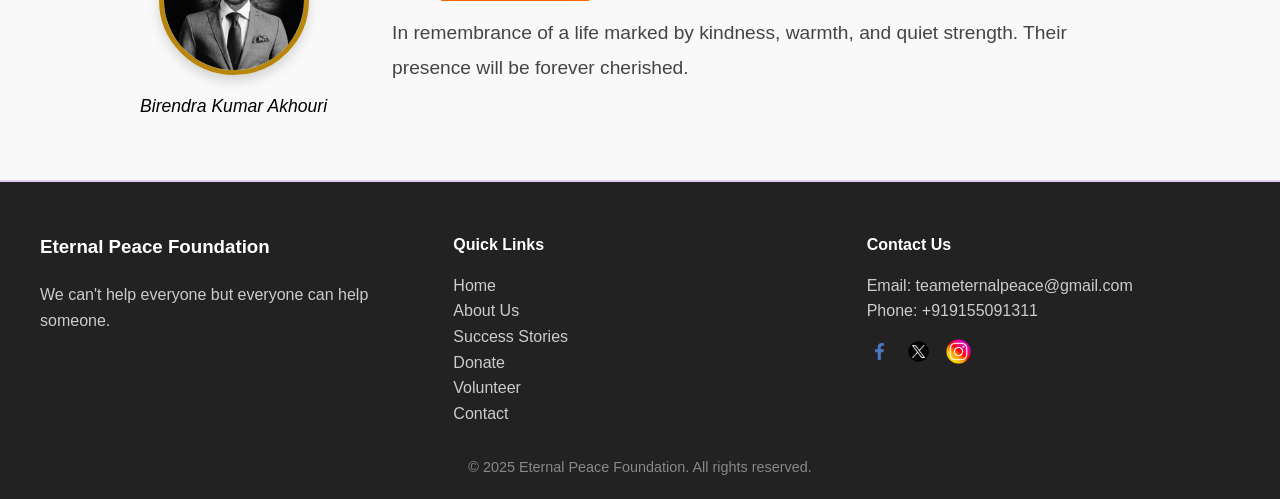
==== commit 5b2bcb4b: "fixed index" ====
--- a/index.html
+++ b/index.html
@@ -30,7 +30,6 @@
             <div class="hamburger" id="hamburger">☰</div>
         </nav>
     </header>
-n
     <section class=" desktop-banner">
         <div class="banner-slider">
             <img src="images/500.png" alt="Children being fed during event.">
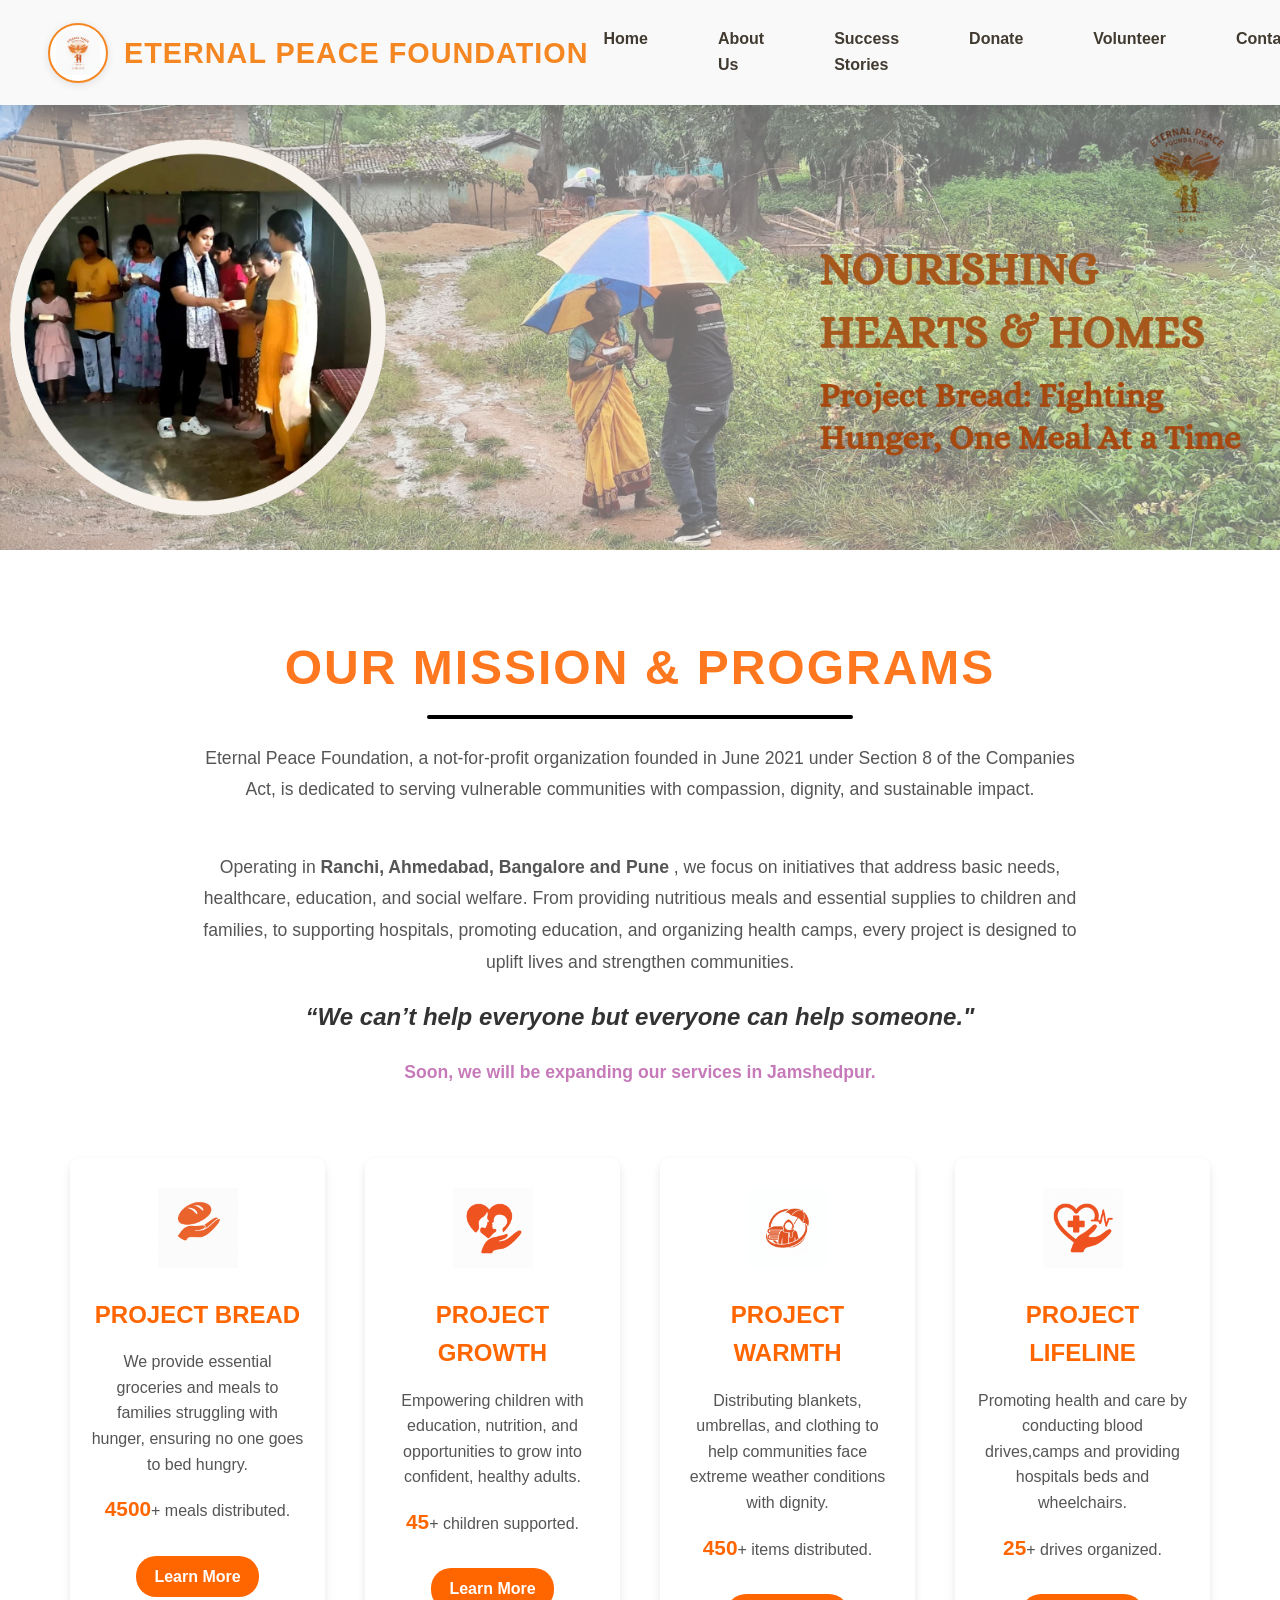
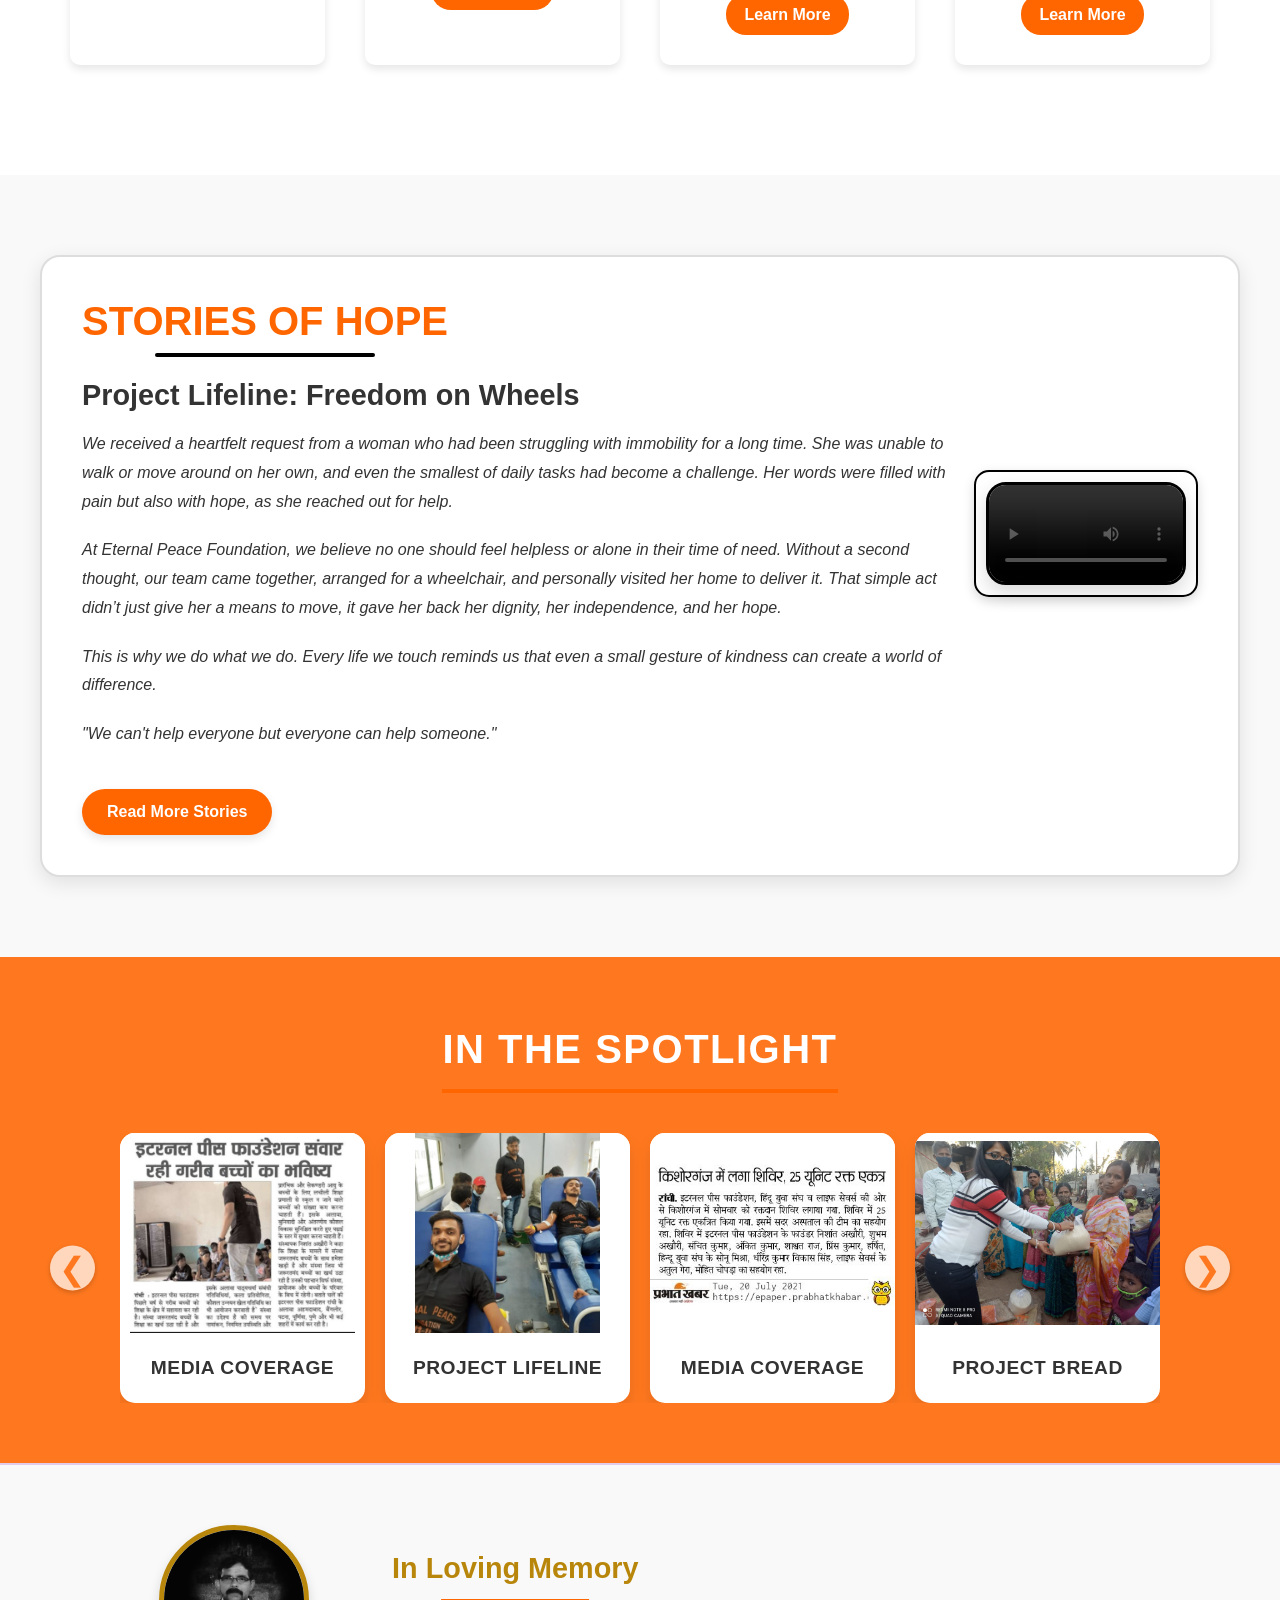
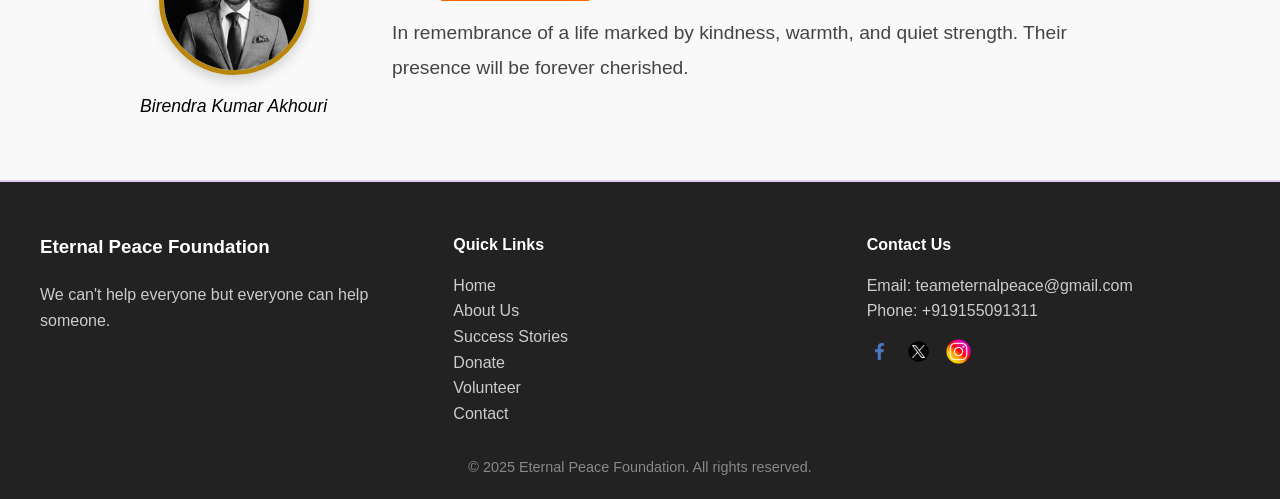
==== commit ea3b97a6: "fixed index style" ====
--- a/index.html
+++ b/index.html
@@ -57,7 +57,7 @@
         <h3 class="programs-header">Our Mission & Programs</h3>
         <div class="programs-text-container">
             <p> <span class="highlight">Eternal Peace Foundation</span>, a not-for-profit organization founded in June 2021 under Section 8 of the Companies Act, is dedicated to serving vulnerable communities with compassion, dignity, and sustainable impact.</p>  
-            <p>Operating in <strong>Ranchi, Ahmedabad, Bangalore, and Pune </strong>, we focus on initiatives that address basic needs, healthcare, education, and social welfare. From providing nutritious meals and essential supplies to children and families, to supporting hospitals, promoting education, and organizing health camps, every project is designed to uplift lives and strengthen communities.</p>
+            <p>Operating in <strong>Ranchi, Ahmedabad, Bangalore and Pune </strong>, we focus on initiatives that address basic needs, healthcare, education, and social welfare. From providing nutritious meals and essential supplies to children and families, to supporting hospitals, promoting education, and organizing health camps, every project is designed to uplift lives and strengthen communities.</p>
             <h2 class="programs-quote">“We can’t help everyone but everyone can help someone."</h2>
                 <p style="font-style: normal; margin-top: 20px; color: #c77ab9; font-weight: bold; text-align: center;">Soon, we will be expanding our services in Jamshedpur.</p>
 
@@ -216,6 +216,12 @@
                 </div>
                 <div class="story-box">
                     <div class="story-media">
+                        <img src="images/bs (2).jpg" alt="Story 5" class="story-thumb">
+                    </div>
+                    <p class="story-caption">Project Bread</p>
+                </div>
+                <div class="story-box">
+                    <div class="story-media">
                         <img src="images/portrait111.jpg" alt="Story 2" class="story-thumb">
                     </div>
                     <p class="story-caption">Project Lifeline</p>
@@ -228,6 +234,12 @@
                 </div>
                 <div class="story-box">
                     <div class="story-media">
+                        <img src="images/bs (4).jpg" alt="Story 5" class="story-thumb">
+                    </div>
+                    <p class="story-caption">Project Bread</p>
+                </div>
+                <div class="story-box">
+                    <div class="story-media">
                         <img src="images/nps12 (1).png" alt="Story 5" class="story-thumb">
                     </div>
                     <p class="story-caption">Media Coverage</p>
@@ -261,49 +273,63 @@
                 </div>
                 <div class="story-box">
                     <div class="story-media">
+                        <img src="images/bs (3).jpg" alt="Story 5" class="story-thumb">
+                    </div>
+                    <p class="story-caption">Project Bread</p>
+                </div>
+                
+                <div class="story-box">
+                    <div class="story-media">
+                        <img src="images/bs (1).jpg" alt="Story 5" class="story-thumb">
+                    </div>
+                    <p class="story-caption">Project Bread</p>
+                </div>
+                <div class="story-box">
+                    <div class="story-media">
+                        <img src="images/npt.jpg" alt="Story 5" class="story-thumb">
+                    </div>
+                    <p class="story-caption">Media Coverage</p>
+                </div>
+                <div class="story-box">
+                    <div class="story-media">
+                        <img src="images/bread1-2.jpg" alt="Story 5" class="story-thumb">
+                    </div>
+                    <p class="story-caption">Project Bread</p>
+                </div>
+
+
+                <div class="story-box">
+                    <div class="story-media">
+                        <img src="images/bla1.jpg" alt="Story 5" class="story-thumb">
+                    </div>
+                    <p class="story-caption">Project Warmth</p>
+                </div>
+                <div class="story-box">
+                    <div class="story-media">
+                        <img src="images/nsp3.jpg" alt="Story 5" class="story-thumb">
+                    </div>
+                    <p class="story-caption">Media Coverage</p>
+                </div>
+                <div class="story-box">
+                    <div class="story-media">
+                        <img src="images/bread (7).jpg" alt="Story 1" class="story-thumb">
+                    </div>
+                    <p class="story-caption">Project Warmth</p>
+                </div>
+                <div class="story-box">
+                    <div class="story-media">
+                        <img src="images/portrait21.jpg" alt="Story 5" class="story-thumb">
+                    </div>
+                    <p class="story-caption">Project Bread</p>
+                </div>
+                <div class="story-box">
+                    <div class="story-media">
                         <img src="images/epf team.jpg" alt="Story 5" class="story-thumb">
                     </div>
                     <p class="story-caption">EPF Team</p>
                 </div>
-                <div class="story-box">
-                    <div class="story-media">
-                        <img src="images/npt.jpg" alt="Story 5" class="story-thumb">
-                    </div>
-                    <p class="story-caption">Media Coverage</p>
-                </div>
-                <div class="story-box">
-                    <div class="story-media">
-                        <img src="images/bread1-2.jpg" alt="Story 5" class="story-thumb">
-                    </div>
-                    <p class="story-caption">Project Bread</p>
-                </div>
-
-
-                <div class="story-box">
-                    <div class="story-media">
-                        <img src="images/bla1.jpg" alt="Story 5" class="story-thumb">
-                    </div>
-                    <p class="story-caption">Project Warmth</p>
-                </div>
-                <div class="story-box">
-                    <div class="story-media">
-                        <img src="images/nsp3.jpg" alt="Story 5" class="story-thumb">
-                    </div>
-                    <p class="story-caption">Media Coverage</p>
-                </div>
-                <div class="story-box">
-                    <div class="story-media">
-                        <img src="images/bread (7).jpg" alt="Story 1" class="story-thumb">
-                    </div>
-                    <p class="story-caption">Project Warmth</p>
-                </div>
-                <div class="story-box">
-                    <div class="story-media">
-                        <img src="images/portrait21.jpg" alt="Story 5" class="story-thumb">
-                    </div>
-                    <p class="story-caption">Project Bread</p>
-                </div>
-            </div>
+            </div>
+            
             <button class="arrow right-arrow">&#10095;</button>
         </div>
     </section>
@@ -531,28 +557,34 @@
     <a href="https://docs.google.com/forms/d/1t49hPEms-Vg839bwBHzt-X04ftevtZtJw11gyH9KPRw/viewform?fbclid=PAZXh0bgNhZW0CMTEAAac6UifcePBvD3MSPhCnPdgxIa8WhVpzW9lL8yfyaOSXHSESJmH7k44xcTSQ-g_aem_Z7giIB02QEuF96WkFkfzjA&edit_requested=true" target="_blank" class="cta-button volunteer-btn">Volunteer</a>
 </div>
 
+
 <script>
 document.addEventListener("DOMContentLoaded", function () {
     const carousel = document.querySelector(".story-carousel");
     const boxes = document.querySelectorAll(".story-box");
-    const boxWidth = boxes[0].offsetWidth + 20; // card width + gap (20px in your CSS)
+    const boxWidth = boxes[0].offsetWidth + 20; // card width + gap
     const intervalTime = 3000; // 3 seconds
 
     let currentIndex = 0;
     let autoScroll = setInterval(moveCarousel, intervalTime);
 
     function moveCarousel() {
-        currentIndex++;
-        if (currentIndex >= boxes.length) {
-            currentIndex = 0; // reset to start
+        const visibleCount = Math.floor(carousel.offsetWidth / boxWidth); // how many fit on screen
+        const maxIndex = boxes.length - visibleCount; // last fully visible index
+
+        if (currentIndex < maxIndex) {
+            currentIndex++;
+        } else {
+            currentIndex = 0; // reset cleanly
         }
+
         carousel.scrollTo({
             left: currentIndex * boxWidth,
             behavior: "smooth"
         });
     }
 
-    // Pause on hover
+    // Pause auto-scroll on hover/touch
     carousel.addEventListener("mouseover", () => clearInterval(autoScroll));
     carousel.addEventListener("mouseout", () => {
         autoScroll = setInterval(moveCarousel, intervalTime);
--- a/style.css
+++ b/style.css
@@ -803,7 +803,8 @@
 }
 
 .story-box {
-    flex-shrink: 0; /* Prevents items from shrinking */
+    flex: 0 0 calc((100% - 60px) / 4); /* 4 per row, accounting for 3 gaps */
+    width: calc((100% - 60px) / 4); /* 4 cards per row, 3 gaps of 20px */
     width: 280px; /* Set a fixed width for each box */
     background-color: #fff;
     border-radius: 15px;
@@ -1267,6 +1268,7 @@
     width: 100%;
     overflow: hidden;
     position: relative;
+    
 }
 
 .banner-slider {
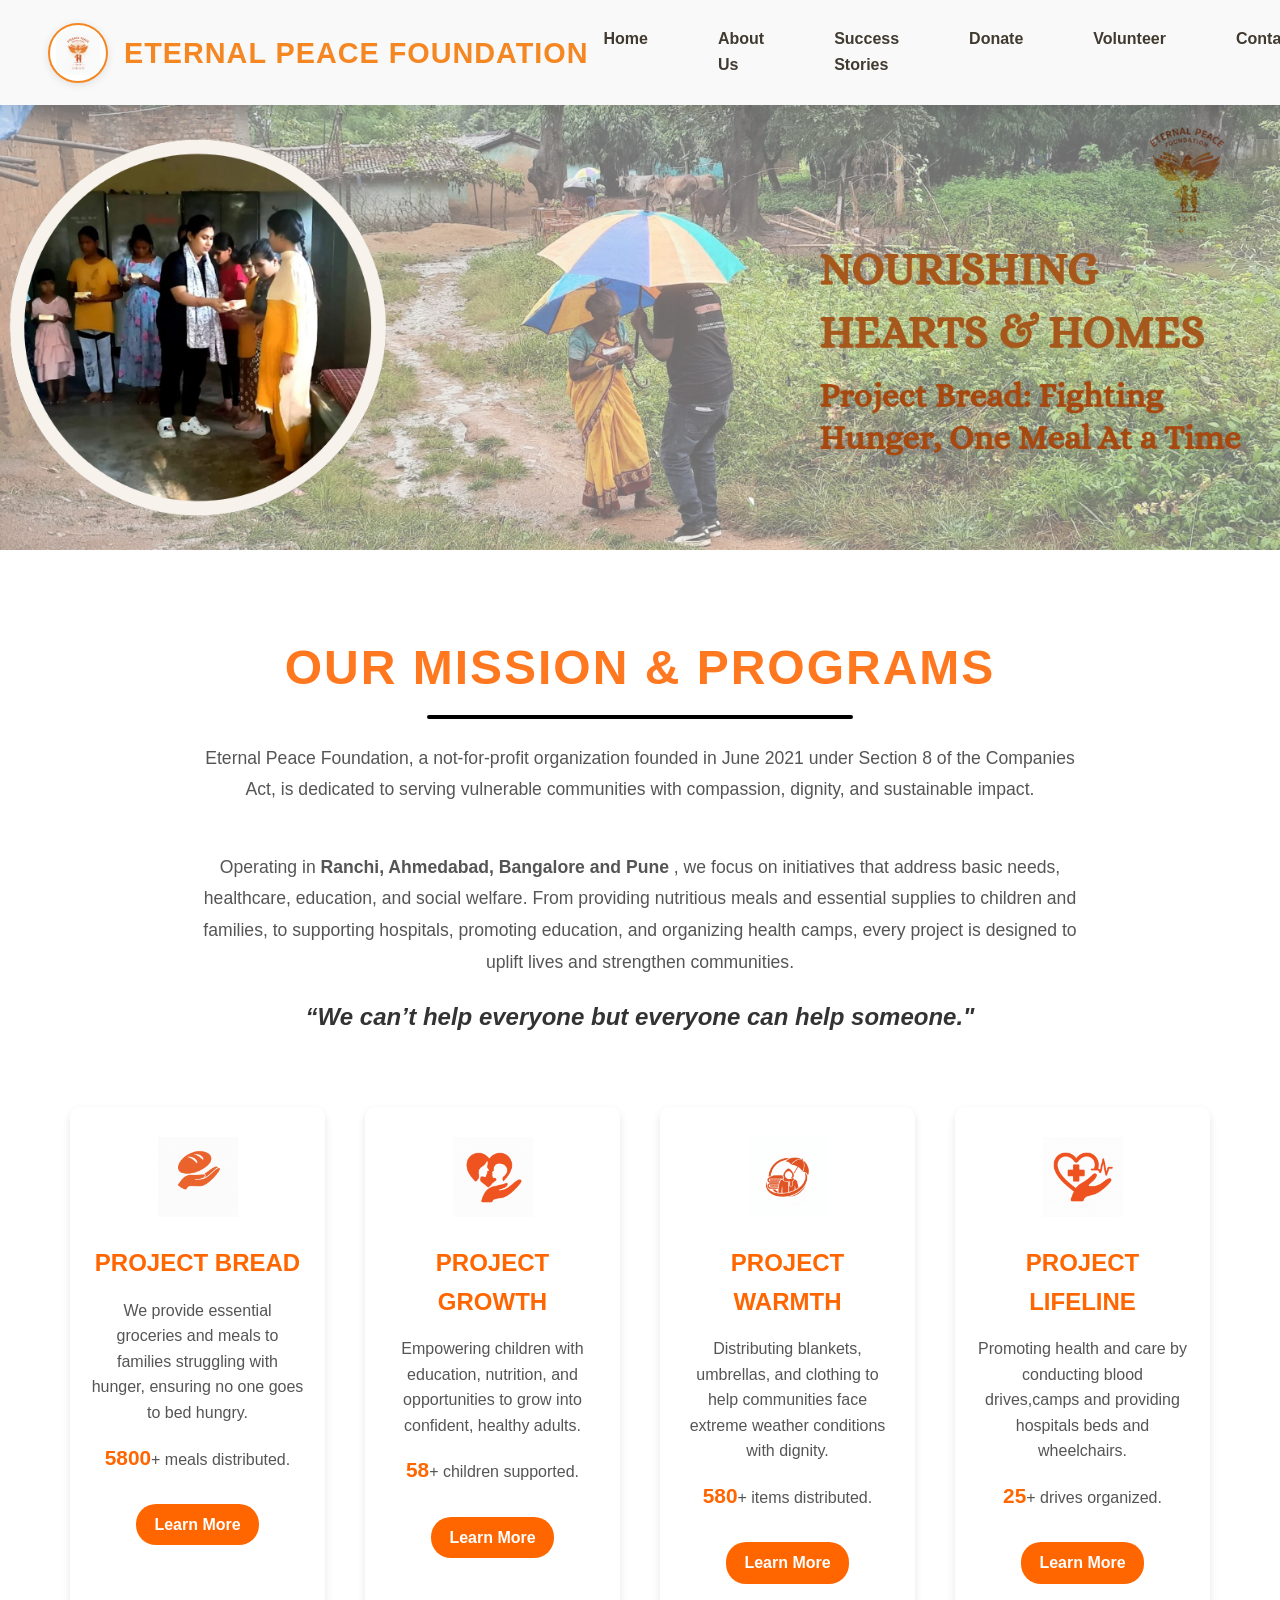
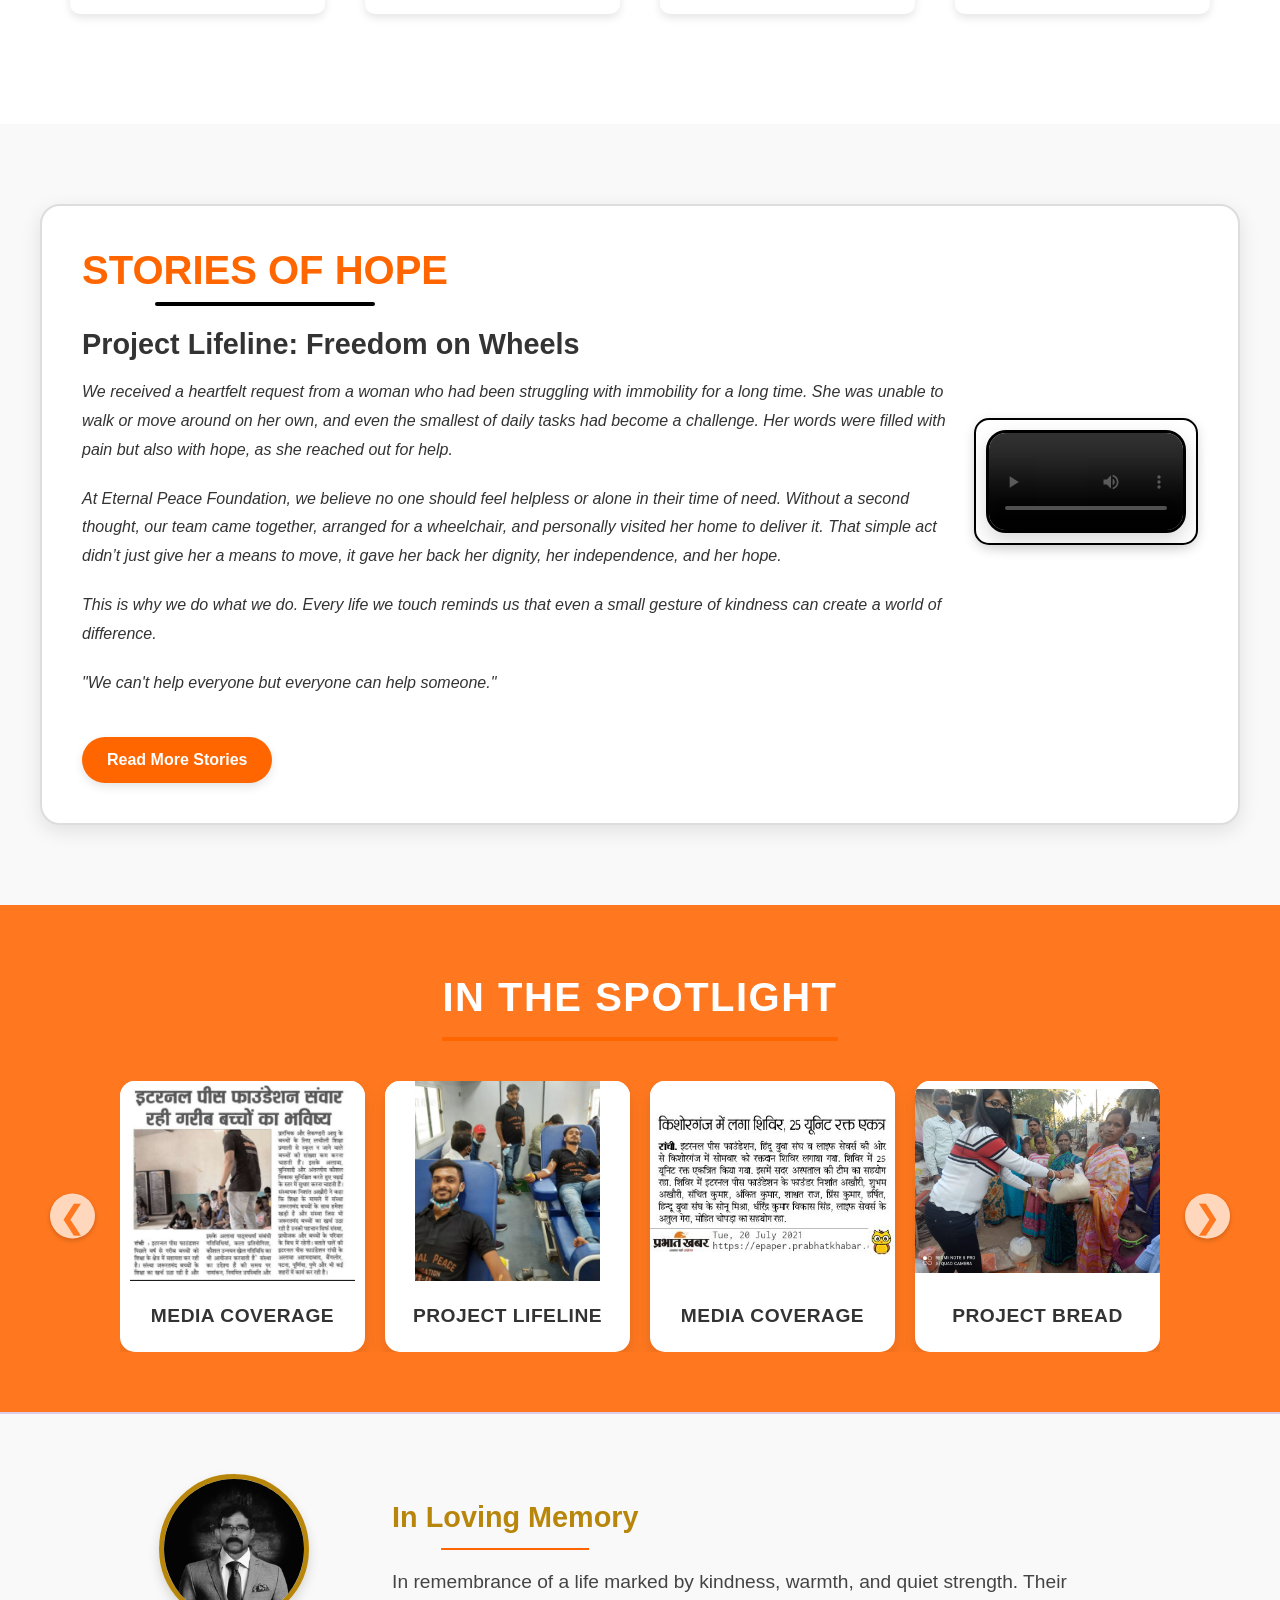
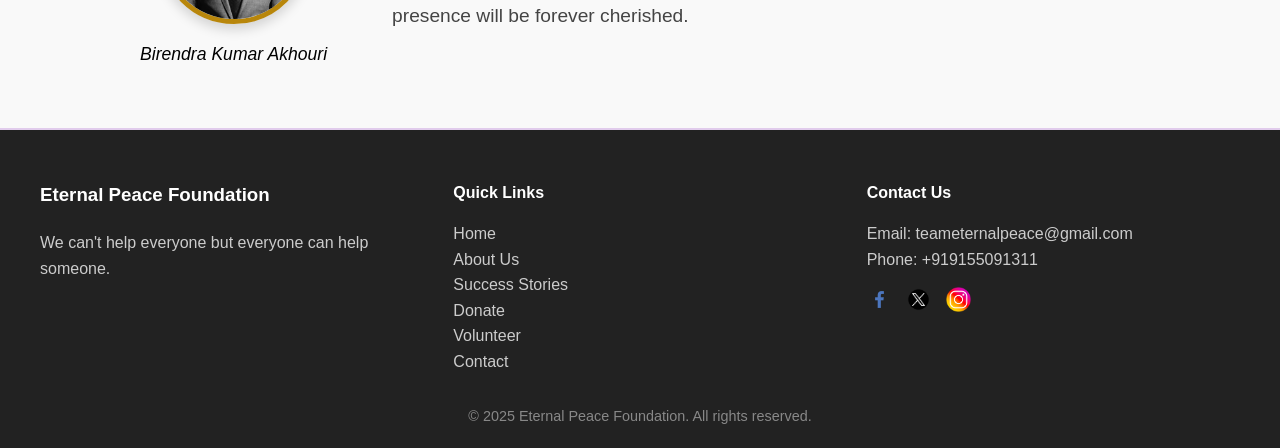
==== commit fde3d9b9: "Update index.html" ====
--- a/index.html
+++ b/index.html
@@ -59,7 +59,7 @@
             <p> <span class="highlight">Eternal Peace Foundation</span>, a not-for-profit organization founded in June 2021 under Section 8 of the Companies Act, is dedicated to serving vulnerable communities with compassion, dignity, and sustainable impact.</p>  
             <p>Operating in <strong>Ranchi, Ahmedabad, Bangalore and Pune </strong>, we focus on initiatives that address basic needs, healthcare, education, and social welfare. From providing nutritious meals and essential supplies to children and families, to supporting hospitals, promoting education, and organizing health camps, every project is designed to uplift lives and strengthen communities.</p>
             <h2 class="programs-quote">“We can’t help everyone but everyone can help someone."</h2>
-                <p style="font-style: normal; margin-top: 20px; color: #c77ab9; font-weight: bold; text-align: center;">Soon, we will be expanding our services in Jamshedpur.</p>
+                
 
 
         </div>
@@ -593,4 +593,4 @@
 </script>
 
 </body>
-</html>+</html>
